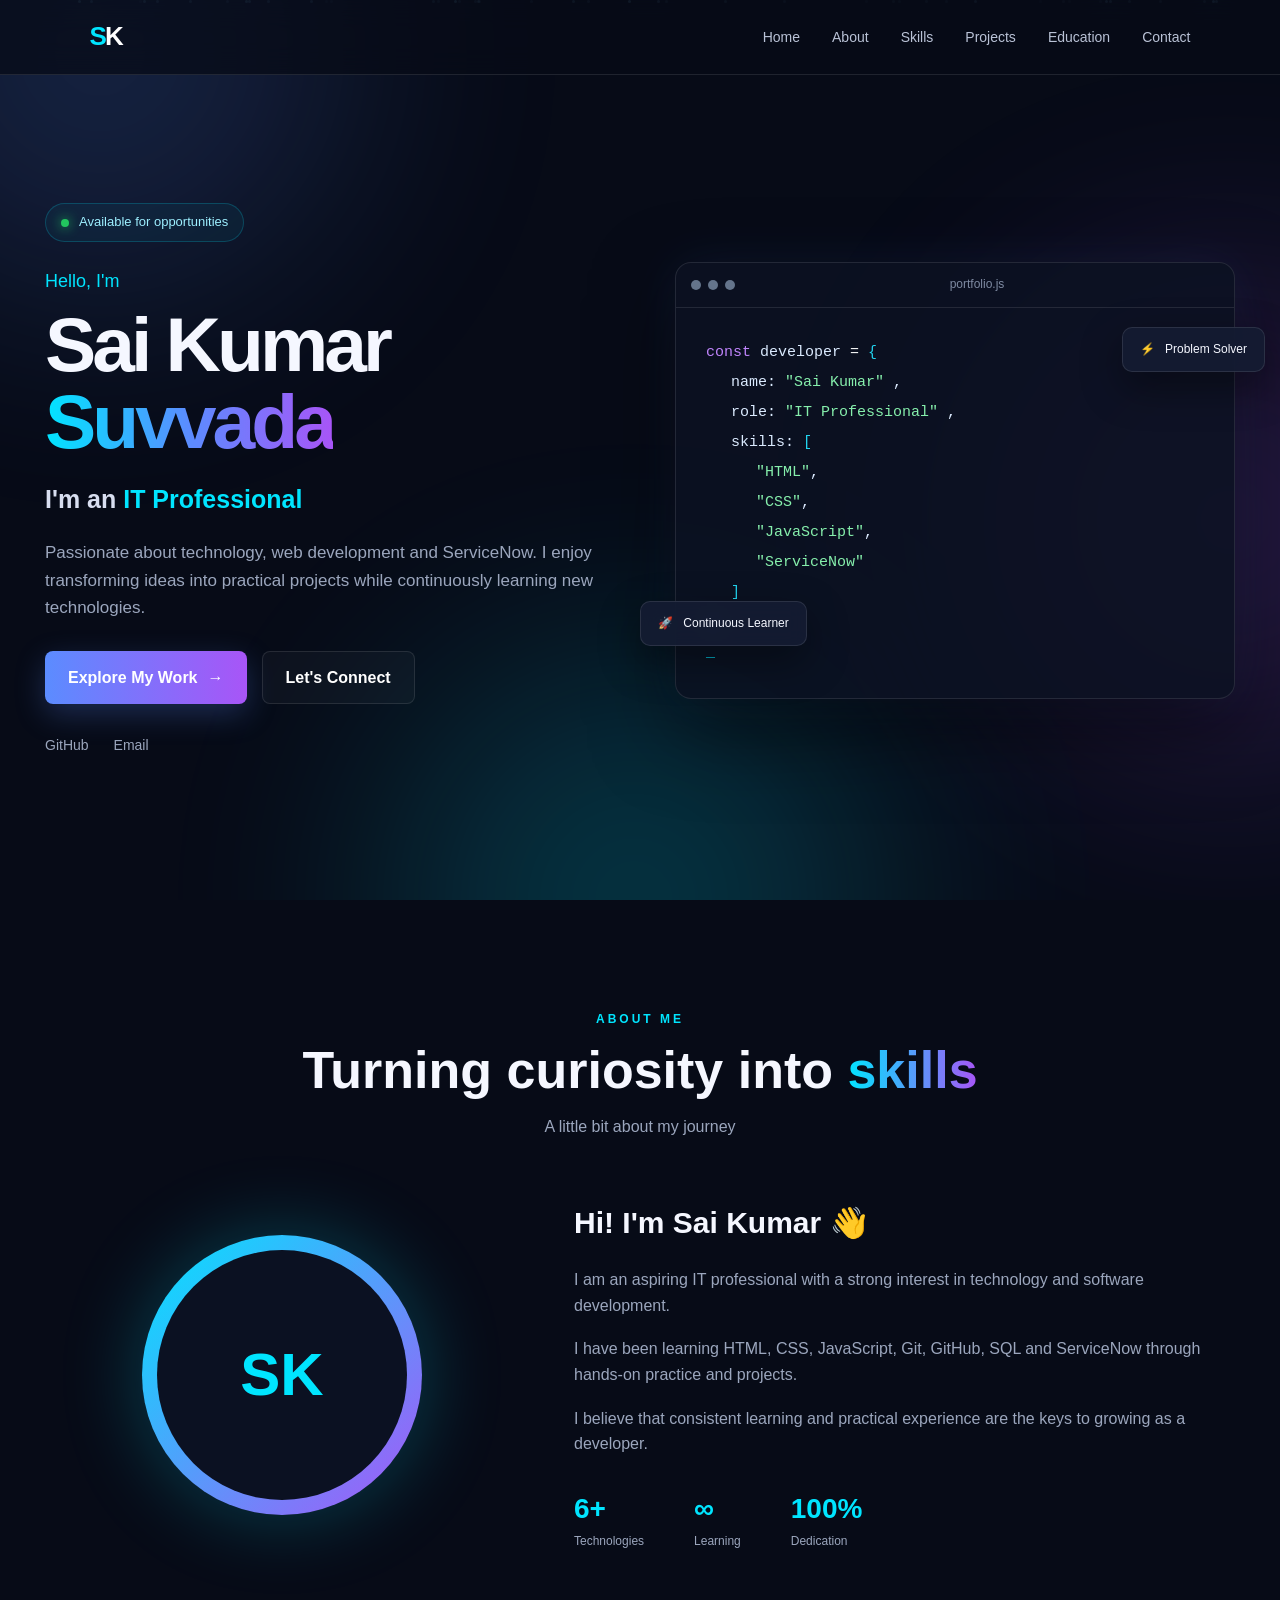
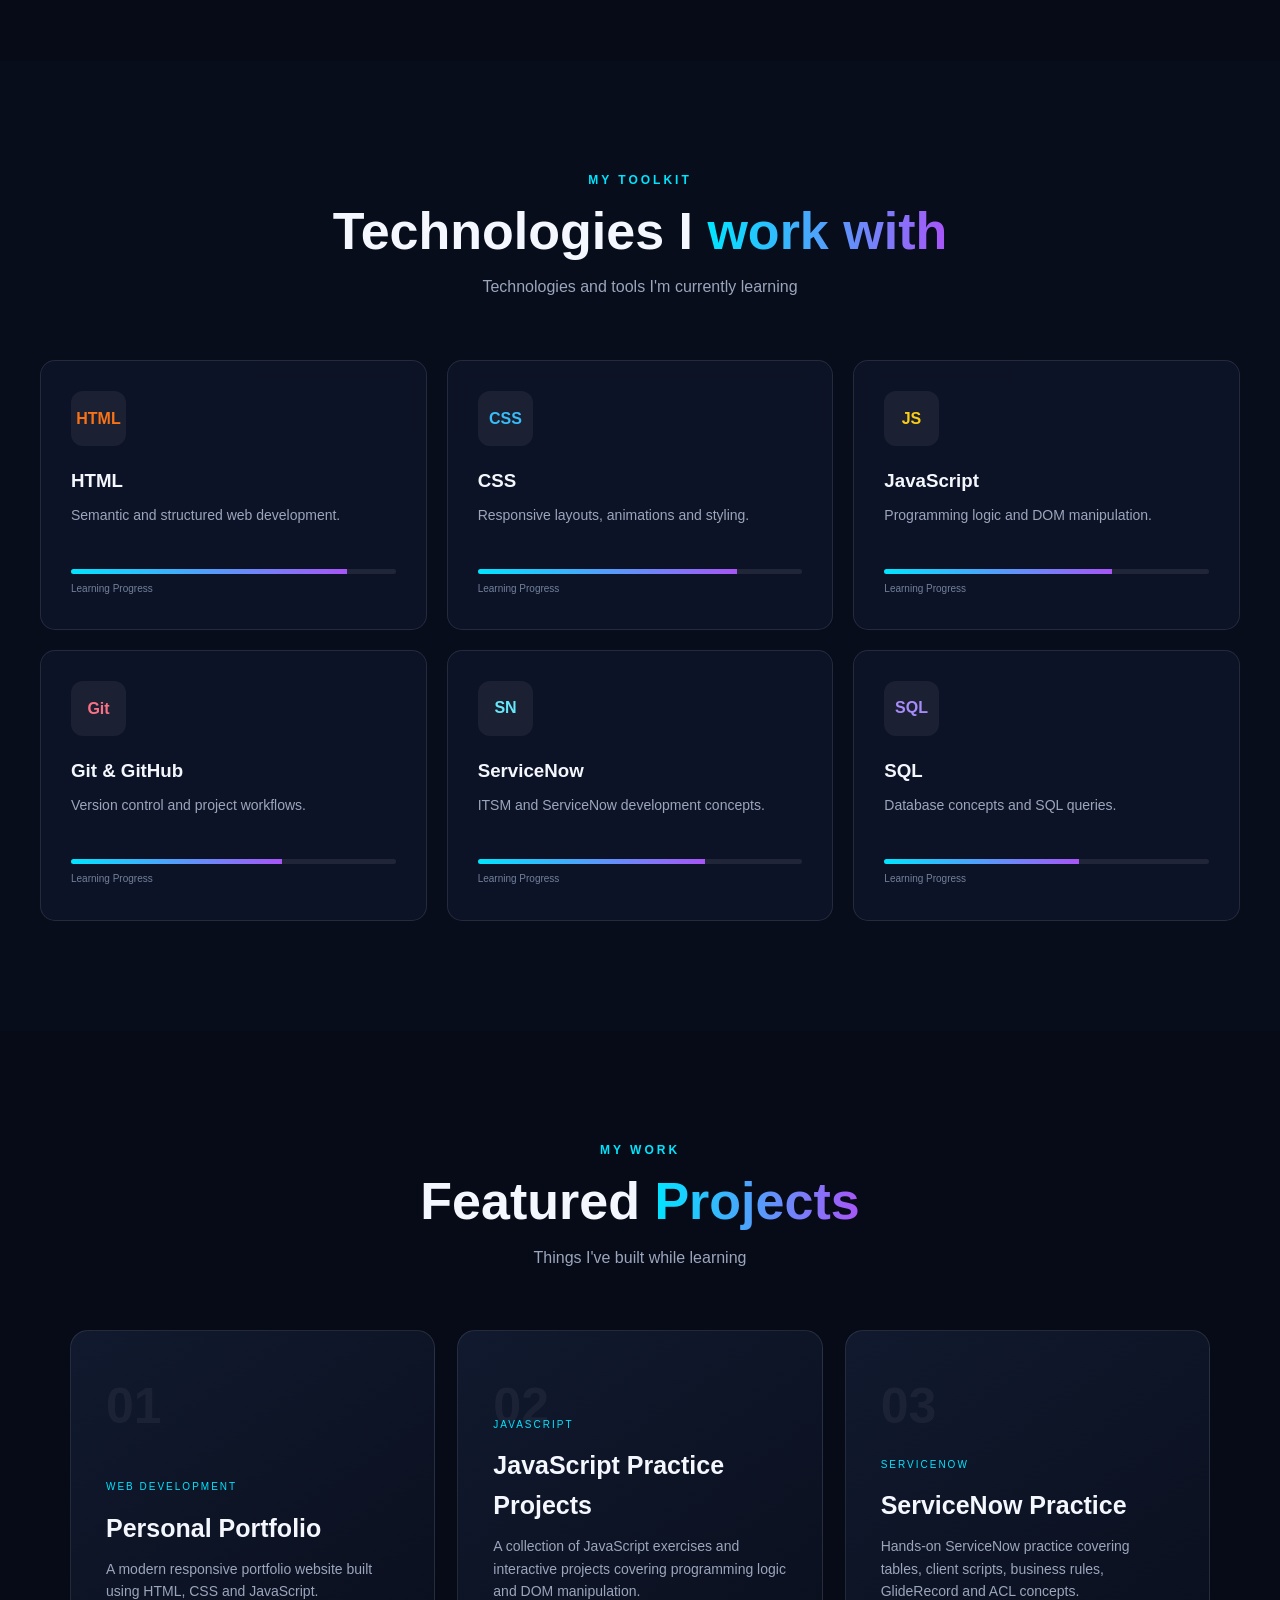
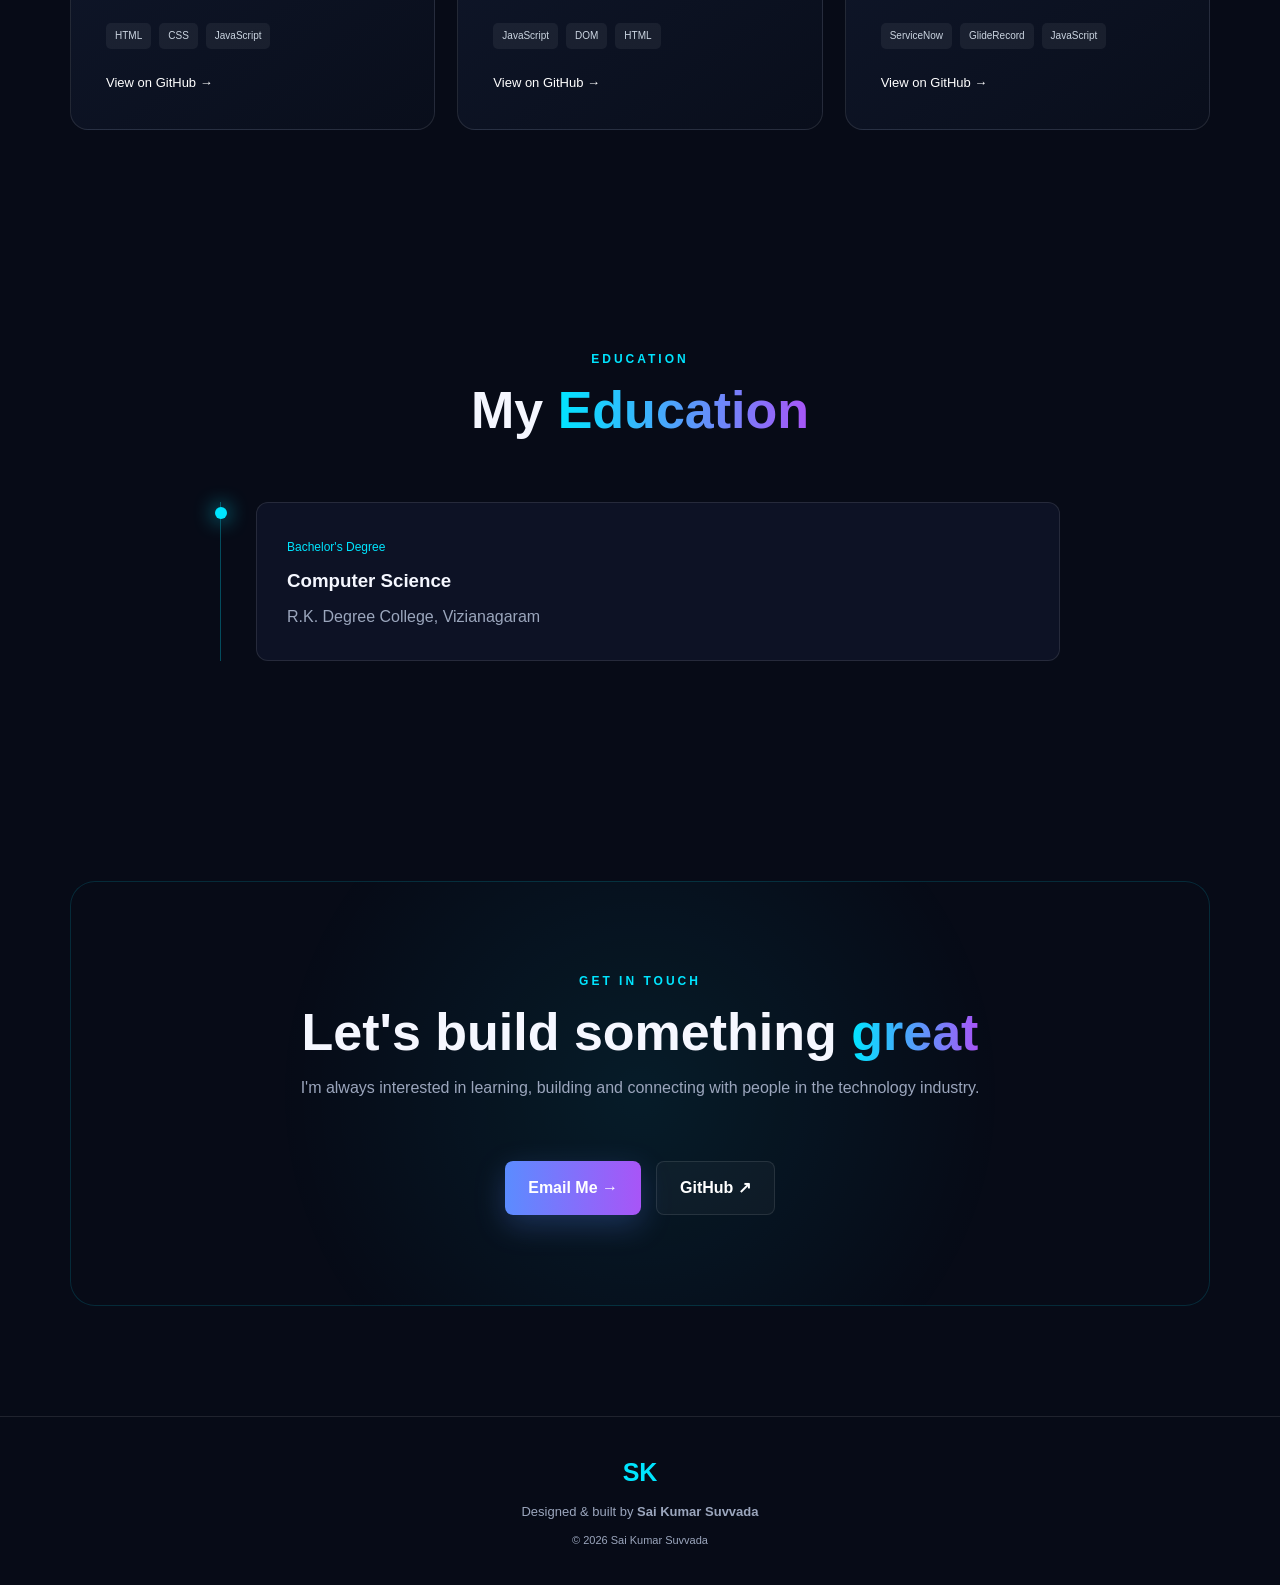
==== index.html @ 2c1d910c "Rename Portfolio files for GitHub Pages" ====
<!DOCTYPE html>
<html lang="en">

<head>
    <meta charset="UTF-8">
    <meta name="viewport" content="width=device-width, initial-scale=1.0">

    <title>Sai Kumar Suvvada | Portfolio</title>

    <meta name="description"
        content="Portfolio of Sai Kumar Suvvada - Aspiring IT Professional, ServiceNow and Web Development Learner">

    <link rel="stylesheet" href="style.css">
</head>

<body>

    <!-- Animated Background -->
    <div class="background">
        <div class="orb orb1"></div>
        <div class="orb orb2"></div>
        <div class="orb orb3"></div>
    </div>

    <!-- Particles -->
    <div id="particles"></div>


    <!-- ================= NAVBAR ================= -->

    <header class="navbar">

        <a href="#home" class="logo">
            <span>S</span>K
        </a>

        <nav>

            <ul class="nav-links">

                <li>
                    <a href="#home">Home</a>
                </li>

                <li>
                    <a href="#about">About</a>
                </li>

                <li>
                    <a href="#skills">Skills</a>
                </li>

                <li>
                    <a href="#projects">Projects</a>
                </li>

                <li>
                    <a href="#education">Education</a>
                </li>

                <li>
                    <a href="#contact">Contact</a>
                </li>

            </ul>

        </nav>

        <button class="menu-btn" id="menuBtn">
            ☰
        </button>

    </header>



    <!-- ================= HERO ================= -->

    <section id="home" class="hero">

        <div class="hero-content">

            <div class="status">
                <span></span>
                Available for opportunities
            </div>

            <p class="intro">
                Hello, I'm
            </p>

            <h1>
                Sai Kumar
                <br>
                <span>Suvvada</span>
            </h1>

            <h2>
                I'm an
                <span id="typing"></span>
            </h2>

            <p class="hero-description">
                Passionate about technology, web development and
                ServiceNow. I enjoy transforming ideas into practical
                projects while continuously learning new technologies.
            </p>

            <div class="hero-buttons">

                <a href="#projects" class="btn primary-btn">
                    Explore My Work
                    <span>→</span>
                </a>

                <a href="#contact" class="btn outline-btn">
                    Let's Connect
                </a>

            </div>


            <!-- Social Links -->

            <div class="social-links">

                <a href="https://github.com/saikum441-rgb"
                    target="_blank"
                    aria-label="GitHub">
                    GitHub
                </a>

                <a href="mailto:saikum441@gmail.com"
                    aria-label="Email">
                    Email
                </a>

            </div>

        </div>


        <!-- Hero Visual -->

        <div class="hero-visual">

            <div class="code-window">

                <div class="window-header">

                    <div class="window-buttons">
                        <span></span>
                        <span></span>
                        <span></span>
                    </div>

                    <p>portfolio.js</p>

                </div>


                <div class="code-content">

                    <p>
                        <span class="purple">const</span>
                        developer
                        <span class="white">=</span>
                        <span class="cyan">{</span>
                    </p>

                    <p class="indent">
                        name:
                        <span class="green">
                            "Sai Kumar"
                        </span>,
                    </p>

                    <p class="indent">
                        role:
                        <span class="green">
                            "IT Professional"
                        </span>,
                    </p>

                    <p class="indent">
                        skills:
                        <span class="cyan">[</span>
                    </p>

                    <p class="indent2">
                        <span class="green">"HTML"</span>,
                    </p>

                    <p class="indent2">
                        <span class="green">"CSS"</span>,
                    </p>

                    <p class="indent2">
                        <span class="green">"JavaScript"</span>,
                    </p>

                    <p class="indent2">
                        <span class="green">"ServiceNow"</span>
                    </p>

                    <p class="indent">
                        <span class="cyan">]</span>
                    </p>

                    <p>
                        <span class="cyan">}</span>;
                    </p>

                    <p class="cursor">_</p>

                </div>

            </div>


            <!-- Floating Cards -->

            <div class="floating-card card-one">
                <span>⚡</span>
                Problem Solver
            </div>

            <div class="floating-card card-two">
                <span>🚀</span>
                Continuous Learner
            </div>

        </div>

    </section>



    <!-- ================= ABOUT ================= -->

    <section id="about" class="section">

        <div class="section-heading">

            <p class="section-tag">
                ABOUT ME
            </p>

            <h2>
                Turning curiosity into
                <span>skills</span>
            </h2>

            <p>
                A little bit about my journey
            </p>

        </div>


        <div class="about-grid">

            <div class="about-image">

                <div class="profile-glow">

                    <div class="profile-circle">
                        SK
                    </div>

                </div>

            </div>


            <div class="about-text">

                <h3>
                    Hi! I'm Sai Kumar 👋
                </h3>

                <p>
                    I am an aspiring IT professional with a strong
                    interest in technology and software development.
                </p>

                <p>
                    I have been learning HTML, CSS, JavaScript,
                    Git, GitHub, SQL and ServiceNow through
                    hands-on practice and projects.
                </p>

                <p>
                    I believe that consistent learning and practical
                    experience are the keys to growing as a developer.
                </p>


                <div class="about-stats">

                    <div>
                        <strong>6+</strong>
                        <span>Technologies</span>
                    </div>

                    <div>
                        <strong>∞</strong>
                        <span>Learning</span>
                    </div>

                    <div>
                        <strong>100%</strong>
                        <span>Dedication</span>
                    </div>

                </div>

            </div>

        </div>

    </section>



    <!-- ================= SKILLS ================= -->

    <section id="skills" class="section skills-section">

        <div class="section-heading">

            <p class="section-tag">
                MY TOOLKIT
            </p>

            <h2>
                Technologies I
                <span>work with</span>
            </h2>

            <p>
                Technologies and tools I'm currently learning
            </p>

        </div>


        <div class="skills-grid">


            <div class="skill-card">

                <div class="skill-icon html">
                    HTML
                </div>

                <h3>HTML</h3>

                <p>
                    Semantic and structured web development.
                </p>

                <div class="skill-bar">
                    <span style="--width: 85%"></span>
                </div>

                <small>Learning Progress</small>

            </div>


            <div class="skill-card">

                <div class="skill-icon css">
                    CSS
                </div>

                <h3>CSS</h3>

                <p>
                    Responsive layouts, animations and styling.
                </p>

                <div class="skill-bar">
                    <span style="--width: 80%"></span>
                </div>

                <small>Learning Progress</small>

            </div>


            <div class="skill-card">

                <div class="skill-icon js">
                    JS
                </div>

                <h3>JavaScript</h3>

                <p>
                    Programming logic and DOM manipulation.
                </p>

                <div class="skill-bar">
                    <span style="--width: 70%"></span>
                </div>

                <small>Learning Progress</small>

            </div>


            <div class="skill-card">

                <div class="skill-icon git">
                    Git
                </div>

                <h3>Git & GitHub</h3>

                <p>
                    Version control and project workflows.
                </p>

                <div class="skill-bar">
                    <span style="--width: 65%"></span>
                </div>

                <small>Learning Progress</small>

            </div>


            <div class="skill-card">

                <div class="skill-icon snow">
                    SN
                </div>

                <h3>ServiceNow</h3>

                <p>
                    ITSM and ServiceNow development concepts.
                </p>

                <div class="skill-bar">
                    <span style="--width: 70%"></span>
                </div>

                <small>Learning Progress</small>

            </div>


            <div class="skill-card">

                <div class="skill-icon sql">
                    SQL
                </div>

                <h3>SQL</h3>

                <p>
                    Database concepts and SQL queries.
                </p>

                <div class="skill-bar">
                    <span style="--width: 60%"></span>
                </div>

                <small>Learning Progress</small>

            </div>

        </div>

    </section>



    <!-- ================= PROJECTS ================= -->

    <section id="projects" class="section">

        <div class="section-heading">

            <p class="section-tag">
                MY WORK
            </p>

            <h2>
                Featured
                <span>Projects</span>
            </h2>

            <p>
                Things I've built while learning
            </p>

        </div>


        <div class="projects-grid">


            <!-- Project 1 -->

            <article class="project-card">

                <div class="project-number">
                    01
                </div>

                <div class="project-content">

                    <span class="project-type">
                        WEB DEVELOPMENT
                    </span>

                    <h3>
                        Personal Portfolio
                    </h3>

                    <p>
                        A modern responsive portfolio website built
                        using HTML, CSS and JavaScript.
                    </p>

                    <div class="tech-stack">

                        <span>HTML</span>
                        <span>CSS</span>
                        <span>JavaScript</span>

                    </div>

                    <a
                        href="https://github.com/saikum441-rgb"
                        target="_blank"
                        class="project-link">

                        View on GitHub →

                    </a>

                </div>

            </article>



            <!-- Project 2 -->

            <article class="project-card">

                <div class="project-number">
                    02
                </div>

                <div class="project-content">

                    <span class="project-type">
                        JAVASCRIPT
                    </span>

                    <h3>
                        JavaScript Practice Projects
                    </h3>

                    <p>
                        A collection of JavaScript exercises and
                        interactive projects covering programming
                        logic and DOM manipulation.
                    </p>

                    <div class="tech-stack">

                        <span>JavaScript</span>
                        <span>DOM</span>
                        <span>HTML</span>

                    </div>

                    <a
                        href="https://github.com/saikum441-rgb"
                        target="_blank"
                        class="project-link">

                        View on GitHub →

                    </a>

                </div>

            </article>



            <!-- Project 3 -->

            <article class="project-card">

                <div class="project-number">
                    03
                </div>

                <div class="project-content">

                    <span class="project-type">
                        SERVICENOW
                    </span>

                    <h3>
                        ServiceNow Practice
                    </h3>

                    <p>
                        Hands-on ServiceNow practice covering
                        tables, client scripts, business rules,
                        GlideRecord and ACL concepts.
                    </p>

                    <div class="tech-stack">

                        <span>ServiceNow</span>
                        <span>GlideRecord</span>
                        <span>JavaScript</span>

                    </div>

                    <a
                        href="https://github.com/saikum441-rgb"
                        target="_blank"
                        class="project-link">

                        View on GitHub →

                    </a>

                </div>

            </article>

        </div>

    </section>



    <!-- ================= EDUCATION ================= -->

    <section id="education" class="section education-section">

        <div class="section-heading">

            <p class="section-tag">
                EDUCATION
            </p>

            <h2>
                My
                <span>Education</span>
            </h2>

        </div>


        <div class="timeline">

            <div class="timeline-item">

                <div class="timeline-dot"></div>

                <div class="timeline-content">

                    <span>
                        Bachelor's Degree
                    </span>

                    <h3>
                        Computer Science
                    </h3>

                    <p>
                        R.K. Degree College, Vizianagaram
                    </p>

                </div>

            </div>

        </div>

    </section>



    <!-- ================= CONTACT ================= -->

    <section id="contact" class="section contact-section">

        <div class="contact-box">

            <div class="section-heading">

                <p class="section-tag">
                    GET IN TOUCH
                </p>

                <h2>
                    Let's build something
                    <span>great</span>
                </h2>

                <p>
                    I'm always interested in learning,
                    building and connecting with people
                    in the technology industry.
                </p>

            </div>


            <div class="contact-buttons">

                <a
                    href="mailto:saikum441@gmail.com"
                    class="btn primary-btn">

                    Email Me →

                </a>


                <a
                    href="https://github.com/saikum441-rgb"
                    target="_blank"
                    class="btn outline-btn">

                    GitHub ↗

                </a>

            </div>

        </div>

    </section>



    <!-- ================= FOOTER ================= -->

    <footer>

        <div class="footer-content">

            <div class="footer-logo">
                SK
            </div>

            <p>
                Designed & built by
                <strong>Sai Kumar Suvvada</strong>
            </p>

            <p class="copyright">
                © 2026 Sai Kumar Suvvada
            </p>

        </div>

    </footer>


    <script src="script.js"></script>

</body>

</html>
---- style.css ----
/* =========================================
   RESET
========================================= */

* {
    margin: 0;
    padding: 0;
    box-sizing: border-box;
}

html {
    scroll-behavior: smooth;
}

body {
    font-family: "Segoe UI", Arial, sans-serif;
    background: #070b17;
    color: #f5f7ff;
    overflow-x: hidden;
    line-height: 1.6;
}


/* =========================================
   VARIABLES
========================================= */

:root {

    --background: #070b17;

    --card: rgba(17, 24, 45, 0.65);

    --blue: #5b8cff;

    --cyan: #00e5ff;

    --purple: #a855f7;

    --pink: #ec4899;

    --text: #f5f7ff;

    --muted: #9ba6bd;

    --border: rgba(255,255,255,0.1);

}


/* =========================================
   BACKGROUND
========================================= */

.background {
    position: fixed;
    inset: 0;
    overflow: hidden;
    z-index: -3;
}

.orb {
    position: absolute;

    width: 500px;
    height: 500px;

    border-radius: 50%;

    filter: blur(120px);

    opacity: 0.18;

    animation: floatOrb 15s infinite alternate ease-in-out;
}

.orb1 {
    background: var(--blue);

    top: -200px;
    left: -150px;
}

.orb2 {
    background: var(--purple);

    right: -200px;
    top: 30%;
}

.orb3 {
    background: var(--cyan);

    bottom: -250px;
    left: 30%;
}

@keyframes floatOrb {

    0% {
        transform: translate(0,0);
    }

    100% {
        transform: translate(100px,80px);
    }

}


/* =========================================
   PARTICLES
========================================= */

#particles {
    position: fixed;

    inset: 0;

    pointer-events: none;

    z-index: -2;
}

.particle {
    position: absolute;

    width: 3px;
    height: 3px;

    background: #7dd3fc;

    border-radius: 50%;

    opacity: 0.5;

    animation: particleFloat linear infinite;
}

@keyframes particleFloat {

    from {
        transform: translateY(100vh);
    }

    to {
        transform: translateY(-10vh);
    }

}


/* =========================================
   NAVBAR
========================================= */

.navbar {

    position: fixed;

    top: 0;
    left: 0;
    right: 0;

    height: 75px;

    display: flex;

    justify-content: space-between;

    align-items: center;

    padding: 0 7%;

    background: rgba(7,11,23,0.75);

    backdrop-filter: blur(15px);

    border-bottom: 1px solid var(--border);

    z-index: 1000;

}


.logo {

    text-decoration: none;

    color: white;

    font-size: 26px;

    font-weight: 800;

    letter-spacing: -2px;

}

.logo span {

    color: var(--cyan);

}


.nav-links {

    display: flex;

    list-style: none;

    gap: 32px;

}


.nav-links a {

    text-decoration: none;

    color: #b9c2d6;

    font-size: 14px;

    transition: 0.3s;

}


.nav-links a:hover {

    color: var(--cyan);

}


.menu-btn {

    display: none;

    background: none;

    border: none;

    color: white;

    font-size: 26px;

    cursor: pointer;

}


/* =========================================
   HERO
========================================= */

.hero {

    min-height: 100vh;

    max-width: 1250px;

    margin: auto;

    padding: 140px 30px 80px;

    display: grid;

    grid-template-columns: 1fr 1fr;

    align-items: center;

    gap: 70px;

}


.status {

    display: inline-flex;

    align-items: center;

    gap: 10px;

    padding: 8px 15px;

    border: 1px solid rgba(0,229,255,0.2);

    background: rgba(0,229,255,0.05);

    border-radius: 50px;

    color: #9defff;

    font-size: 13px;

    margin-bottom: 25px;

}


.status span {

    width: 8px;

    height: 8px;

    background: #22c55e;

    border-radius: 50%;

    box-shadow: 0 0 12px #22c55e;

    animation: pulse 1.5s infinite;

}


@keyframes pulse {

    50% {
        opacity: 0.3;
    }

}


.intro {

    color: var(--cyan);

    font-size: 18px;

}


.hero h1 {

    font-size: clamp(50px, 6vw, 82px);

    line-height: 1;

    margin: 10px 0 20px;

    letter-spacing: -4px;

}


.hero h1 span {

    background: linear-gradient(
        90deg,
        var(--cyan),
        var(--blue),
        var(--purple)
    );

    -webkit-background-clip: text;

    color: transparent;

}


.hero h2 {

    font-size: 25px;

    color: #d8def0;

    margin-bottom: 20px;

}


#typing {

    color: var(--cyan);

}


.hero-description {

    color: var(--muted);

    max-width: 600px;

    font-size: 17px;

}


.hero-buttons {

    display: flex;

    gap: 15px;

    margin-top: 30px;

}


.btn {

    display: inline-flex;

    align-items: center;

    gap: 10px;

    padding: 13px 23px;

    border-radius: 8px;

    text-decoration: none;

    font-weight: 600;

    transition: 0.3s;

}


.primary-btn {

    background: linear-gradient(
        90deg,
        var(--blue),
        var(--purple)
    );

    color: white;

    box-shadow: 0 10px 30px rgba(91,140,255,0.25);

}


.primary-btn:hover {

    transform: translateY(-4px);

    box-shadow: 0 15px 35px rgba(91,140,255,0.4);

}


.outline-btn {

    color: white;

    border: 1px solid var(--border);

    background: rgba(255,255,255,0.03);

}


.outline-btn:hover {

    border-color: var(--cyan);

    color: var(--cyan);

    transform: translateY(-4px);

}


.social-links {

    display: flex;

    gap: 25px;

    margin-top: 30px;

}


.social-links a {

    color: var(--muted);

    text-decoration: none;

    font-size: 14px;

}


.social-links a:hover {

    color: var(--cyan);

}


/* =========================================
   CODE WINDOW
========================================= */

.hero-visual {

    position: relative;

    perspective: 1000px;

}


.code-window {

    background: rgba(12,18,35,0.85);

    border: 1px solid rgba(255,255,255,0.1);

    border-radius: 16px;

    overflow: hidden;

    box-shadow:
        0 30px 80px rgba(0,0,0,0.5),
        0 0 50px rgba(91,140,255,0.1);

    animation: codeFloat 5s ease-in-out infinite;

}


@keyframes codeFloat {

    50% {
        transform: translateY(-15px) rotateY(2deg);
    }

}


.window-header {

    height: 45px;

    display: flex;

    align-items: center;

    padding: 0 15px;

    border-bottom: 1px solid var(--border);

}


.window-buttons {

    display: flex;

    gap: 7px;

}


.window-buttons span {

    width: 10px;
    height: 10px;

    border-radius: 50%;

    background: #64748b;

}


.window-header p {

    margin: auto;

    color: #7f8ba3;

    font-size: 12px;

}


.code-content {

    padding: 30px;

    font-family: Consolas, monospace;

    font-size: 15px;

    line-height: 2;

    color: #dbeafe;

}


.indent {
    padding-left: 25px;
}


.indent2 {
    padding-left: 50px;
}


.purple {
    color: #c084fc;
}


.cyan {
    color: #22d3ee;
}


.green {
    color: #86efac;
}


.white {
    color: white;
}


.cursor {

    color: var(--cyan);

    animation: blink 1s infinite;

}


@keyframes blink {

    50% {
        opacity: 0;
    }

}


/* Floating Cards */

.floating-card {

    position: absolute;

    padding: 12px 17px;

    background: rgba(20,28,50,0.9);

    backdrop-filter: blur(10px);

    border: 1px solid var(--border);

    border-radius: 10px;

    font-size: 12px;

    box-shadow: 0 15px 40px rgba(0,0,0,0.4);

}


.floating-card span {

    margin-right: 7px;

}


.card-one {

    top: 15%;

    right: -30px;

    animation: floatCard 4s infinite ease-in-out;

}


.card-two {

    bottom: 12%;

    left: -35px;

    animation: floatCard 5s infinite ease-in-out reverse;

}


@keyframes floatCard {

    50% {
        transform: translateY(-15px);
    }

}


/* =========================================
   SECTIONS
========================================= */

.section {

    max-width: 1200px;

    margin: auto;

    padding: 110px 30px;

}


.section-heading {

    text-align: center;

    margin-bottom: 60px;

}


.section-tag {

    color: var(--cyan);

    font-size: 12px;

    letter-spacing: 3px;

    font-weight: bold;

    margin-bottom: 10px;

}


.section-heading h2 {

    font-size: clamp(35px,5vw,52px);

    line-height: 1.2;

}


.section-heading h2 span {

    background: linear-gradient(
        90deg,
        var(--cyan),
        var(--purple)
    );

    -webkit-background-clip: text;

    color: transparent;

}


.section-heading > p:last-child {

    color: var(--muted);

    margin-top: 12px;

}


/* =========================================
   ABOUT
========================================= */

.about-grid {

    display: grid;

    grid-template-columns: 0.8fr 1.2fr;

    gap: 80px;

    align-items: center;

}


.about-image {

    display: flex;

    justify-content: center;

}


.profile-glow {

    width: 280px;

    height: 280px;

    border-radius: 50%;

    display: grid;

    place-items: center;

    background:
        linear-gradient(
            135deg,
            var(--cyan),
            var(--purple)
        );

    box-shadow:
        0 0 80px rgba(0,229,255,0.25);

    animation: profileRotate 8s linear infinite;

}


.profile-circle {

    width: 250px;

    height: 250px;

    border-radius: 50%;

    display: grid;

    place-items: center;

    background: #0b1122;

    font-size: 60px;

    font-weight: 800;

    color: var(--cyan);

}


@keyframes profileRotate {

    50% {
        transform: rotate(5deg) scale(1.04);
    }

}


.about-text h3 {

    font-size: 30px;

    margin-bottom: 20px;

}


.about-text p {

    color: var(--muted);

    margin-bottom: 18px;

}


.about-stats {

    display: flex;

    gap: 50px;

    margin-top: 30px;

}


.about-stats div {

    display: flex;

    flex-direction: column;

}


.about-stats strong {

    font-size: 28px;

    color: var(--cyan);

}


.about-stats span {

    color: var(--muted);

    font-size: 12px;

}


/* =========================================
   SKILLS
========================================= */

.skills-section {

    max-width: none;

    background: rgba(10,16,32,0.45);

}


.skills-grid {

    max-width: 1200px;

    margin: auto;

    display: grid;

    grid-template-columns: repeat(3,1fr);

    gap: 20px;

}


.skill-card {

    padding: 30px;

    border: 1px solid var(--border);

    background: var(--card);

    backdrop-filter: blur(10px);

    border-radius: 15px;

    transition: 0.4s;

}


.skill-card:hover {

    transform: translateY(-10px);

    border-color: rgba(0,229,255,0.4);

    box-shadow: 0 20px 50px rgba(0,0,0,0.3);

}


.skill-icon {

    width: 55px;

    height: 55px;

    border-radius: 12px;

    display: grid;

    place-items: center;

    font-weight: bold;

    margin-bottom: 20px;

    background: rgba(255,255,255,0.06);

}


.html {
    color: #f97316;
}

.css {
    color: #38bdf8;
}

.js {
    color: #facc15;
}

.git {
    color: #fb7185;
}

.snow {
    color: #67e8f9;
}

.sql {
    color: #a78bfa;
}


.skill-card h3 {

    margin-bottom: 8px;

}


.skill-card p {

    color: var(--muted);

    font-size: 14px;

    min-height: 45px;

}


.skill-bar {

    height: 5px;

    background: rgba(255,255,255,0.08);

    border-radius: 10px;

    overflow: hidden;

    margin-top: 20px;

}


.skill-bar span {

    display: block;

    width: var(--width);

    height: 100%;

    background: linear-gradient(
        90deg,
        var(--cyan),
        var(--purple)
    );

    animation: skillLoad 2s ease;

}


@keyframes skillLoad {

    from {
        width: 0;
    }

}


.skill-card small {

    color: #71809c;

    font-size: 10px;

}


/* =========================================
   PROJECTS
========================================= */

.projects-grid {

    display: grid;

    grid-template-columns: repeat(3,1fr);

    gap: 22px;

}


.project-card {

    position: relative;

    overflow: hidden;

    min-height: 400px;

    padding: 35px;

    border-radius: 18px;

    border: 1px solid var(--border);

    background: linear-gradient(
        145deg,
        rgba(20,29,53,0.8),
        rgba(10,15,29,0.8)
    );

    transition: 0.5s;

}


.project-card::before {

    content: "";

    position: absolute;

    width: 180px;

    height: 180px;

    background: var(--purple);

    filter: blur(100px);

    opacity: 0;

    transition: 0.5s;

}


.project-card:hover {

    transform: translateY(-12px);

    border-color: rgba(168,85,247,0.4);

}


.project-card:hover::before {

    opacity: 0.15;

}


.project-number {

    font-size: 50px;

    font-weight: 800;

    color: rgba(255,255,255,0.05);

}


.project-content {

    position: absolute;

    left: 35px;

    right: 35px;

    bottom: 35px;

}


.project-type {

    color: var(--cyan);

    font-size: 10px;

    letter-spacing: 2px;

}


.project-content h3 {

    font-size: 25px;

    margin: 10px 0;

}


.project-content p {

    color: var(--muted);

    font-size: 14px;

}


.tech-stack {

    display: flex;

    gap: 8px;

    flex-wrap: wrap;

    margin: 20px 0;

}


.tech-stack span {

    padding: 5px 9px;

    background: rgba(255,255,255,0.06);

    border-radius: 5px;

    color: #cbd5e1;

    font-size: 10px;

}


.project-link {

    color: white;

    text-decoration: none;

    font-size: 13px;

}


.project-link:hover {

    color: var(--cyan);

}


/* =========================================
   EDUCATION
========================================= */

.education-section {

    max-width: 900px;

}


.timeline {

    position: relative;

    border-left: 1px solid rgba(0,229,255,0.3);

    padding-left: 35px;

}


.timeline-item {

    position: relative;

}


.timeline-dot {

    position: absolute;

    left: -41px;

    top: 5px;

    width: 12px;

    height: 12px;

    border-radius: 50%;

    background: var(--cyan);

    box-shadow: 0 0 20px var(--cyan);

}


.timeline-content {

    padding: 30px;

    border: 1px solid var(--border);

    border-radius: 12px;

    background: var(--card);

}


.timeline-content span {

    color: var(--cyan);

    font-size: 12px;

}


.timeline-content h3 {

    margin: 8px 0;

}


.timeline-content p {

    color: var(--muted);

}


/* =========================================
   CONTACT
========================================= */

.contact-box {

    text-align: center;

    padding: 90px 30px;

    border-radius: 25px;

    border: 1px solid rgba(0,229,255,0.15);

    background:
        radial-gradient(
            circle at center,
            rgba(0,229,255,0.08),
            transparent 60%
        );

}


.contact-buttons {

    display: flex;

    justify-content: center;

    gap: 15px;

    margin-top: 30px;

}


/* =========================================
   FOOTER
========================================= */

footer {

    border-top: 1px solid var(--border);

    padding: 35px 20px;

    text-align: center;

}


.footer-logo {

    font-size: 25px;

    font-weight: bold;

    color: var(--cyan);

}


footer p {

    color: var(--muted);

    font-size: 13px;

    margin-top: 10px;

}


.copyright {

    font-size: 11px;

}


/* =========================================
   RESPONSIVE
========================================= */

@media (max-width: 900px) {

    .nav-links {

        display: none;

        position: absolute;

        top: 75px;

        left: 0;

        right: 0;

        flex-direction: column;

        align-items: center;

        padding: 30px;

        background: #0b1122;

        gap: 25px;

    }


    .nav-links.active {

        display: flex;

    }


    .menu-btn {

        display: block;

    }


    .hero {

        grid-template-columns: 1fr;

        text-align: center;

    }


    .hero-description {

        margin: auto;

    }


    .hero-buttons,
    .social-links {

        justify-content: center;

    }


    .hero-visual {

        max-width: 650px;

        width: 100%;

        margin: auto;

    }


    .about-grid {

        grid-template-columns: 1fr;

        text-align: center;

    }


    .about-stats {

        justify-content: center;

    }


    .skills-grid,
    .projects-grid {

        grid-template-columns: 1fr 1fr;

    }

}


@media (max-width: 600px) {

    .section {

        padding: 80px 20px;

    }


    .hero {

        padding: 120px 20px 60px;

    }


    .hero h1 {

        letter-spacing: -2px;

    }


    .hero-buttons {

        flex-direction: column;

    }


    .btn {

        justify-content: center;

    }


    .floating-card {

        display: none;

    }


    .skills-grid,
    .projects-grid {

        grid-template-columns: 1fr;

    }


    .about-stats {

        gap: 25px;

    }


    .profile-glow {

        width: 220px;
        height: 220px;

    }


    .profile-circle {

        width: 195px;
        height: 195px;

    }


    .code-content {

        padding: 20px;

        font-size: 11px;

    }

}
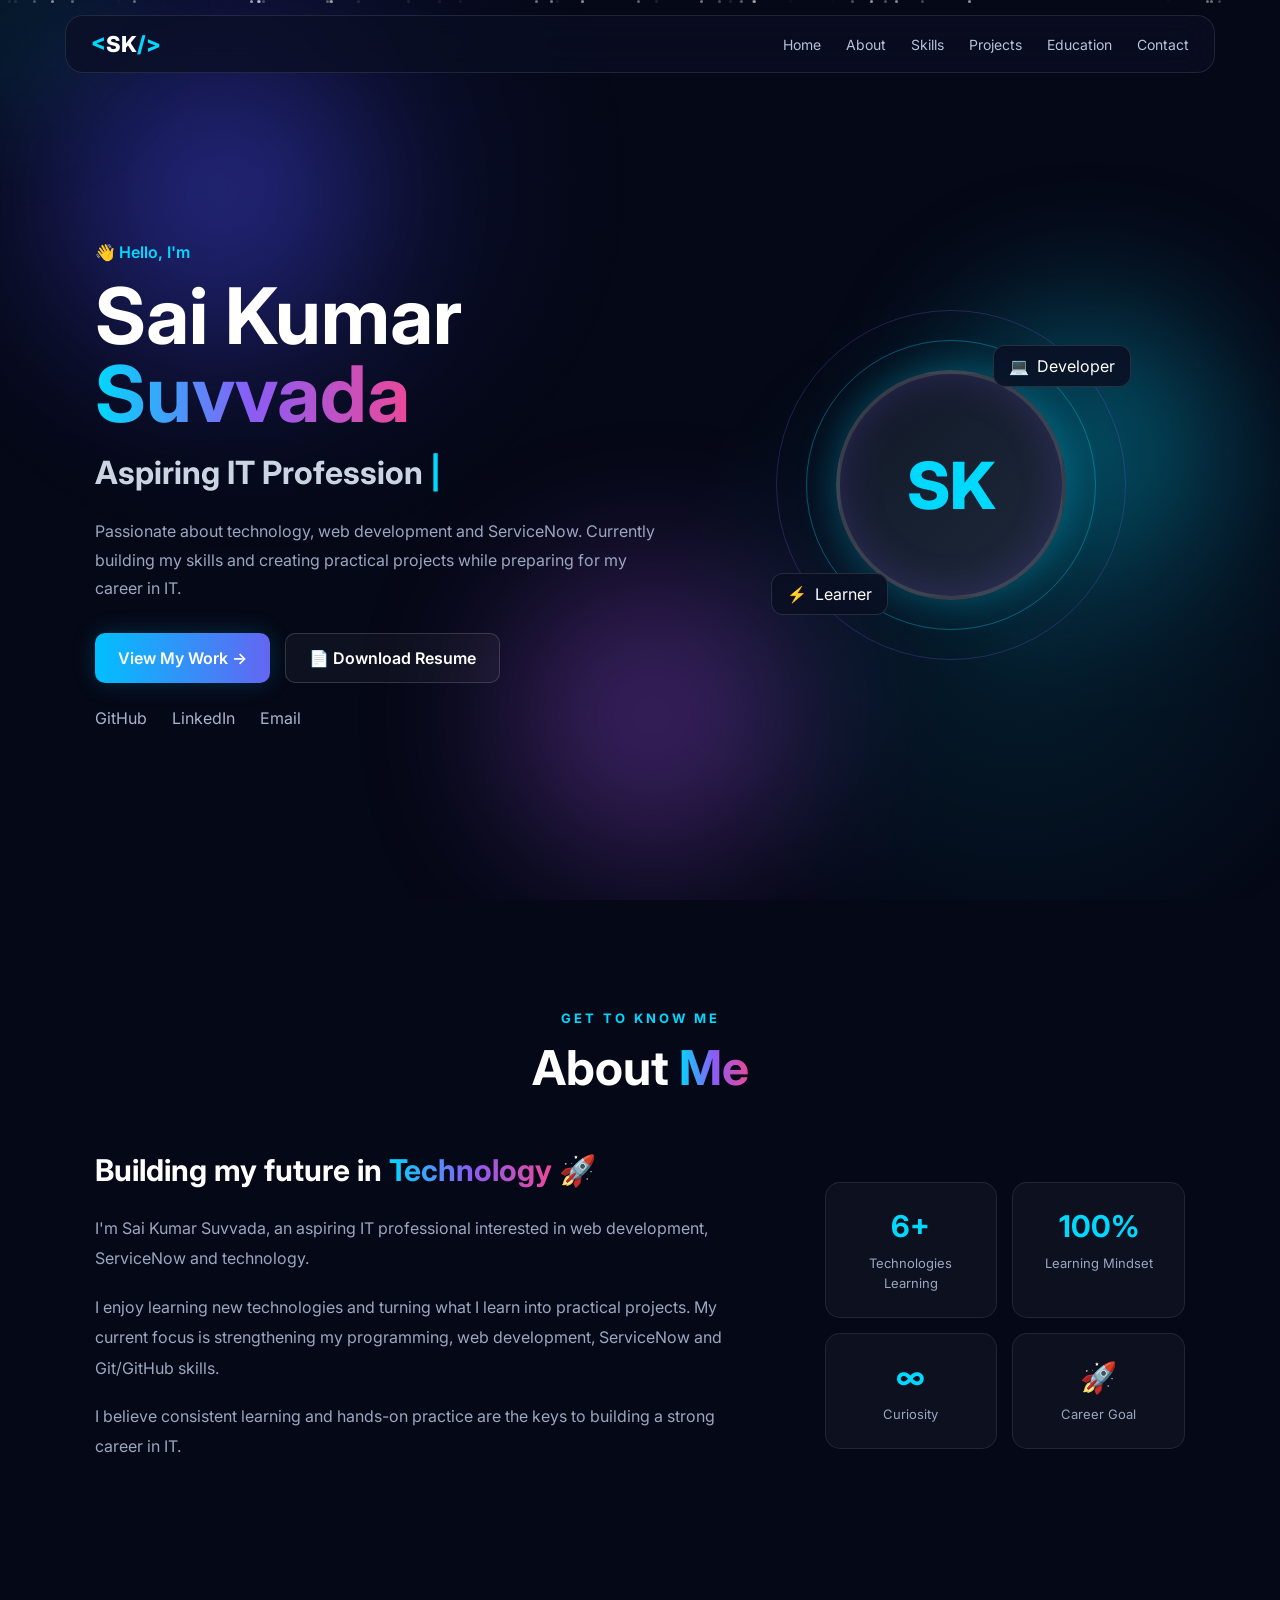
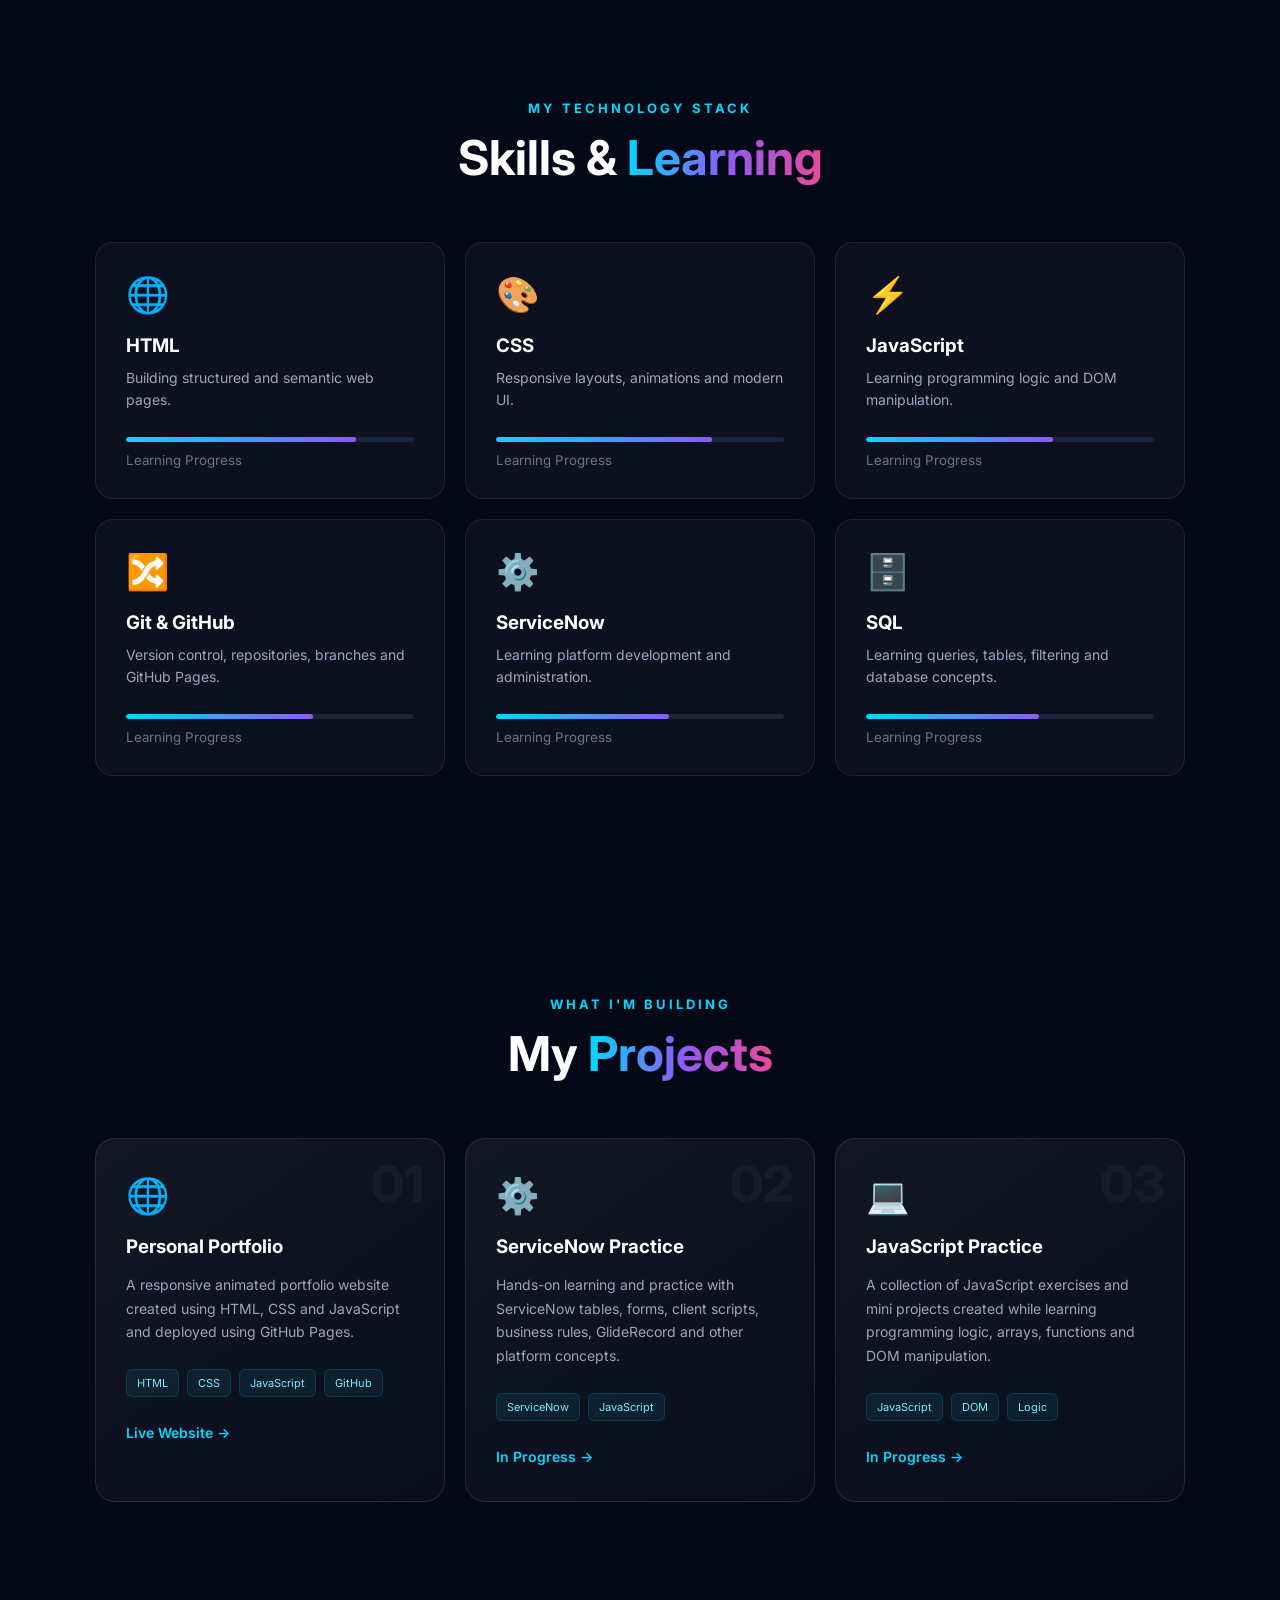
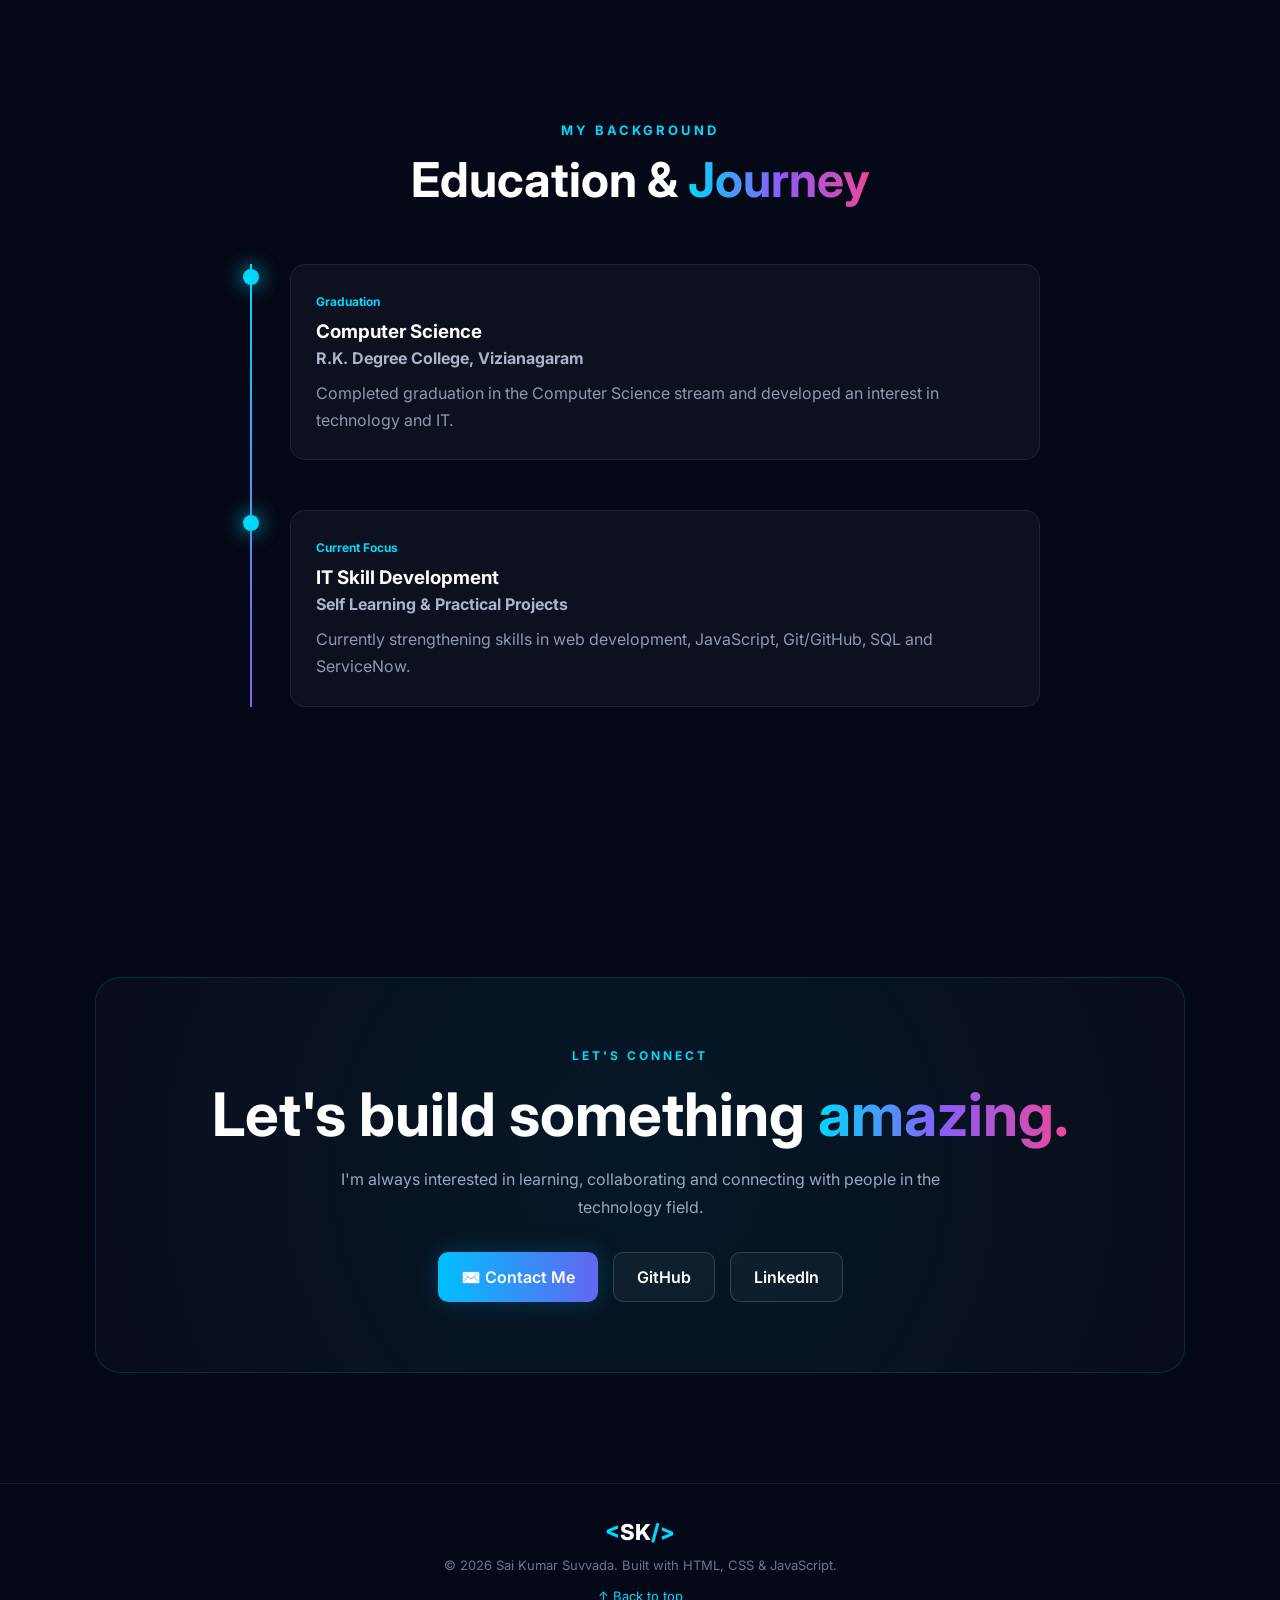
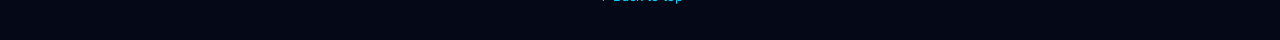
==== commit a012871d: "Upgrade portfolio design and responsiveness" ====
--- a/index.html
+++ b/index.html
@@ -1,16 +1,19 @@
 <!DOCTYPE html>
 <html lang="en">
-
 <head>
     <meta charset="UTF-8">
     <meta name="viewport" content="width=device-width, initial-scale=1.0">
 
-    <title>Sai Kumar Suvvada | Portfolio</title>
+    <title>Sai Kumar Suvvada | Aspiring IT Professional</title>
 
     <meta name="description"
-        content="Portfolio of Sai Kumar Suvvada - Aspiring IT Professional, ServiceNow and Web Development Learner">
+          content="Portfolio of Sai Kumar Suvvada - Aspiring IT Professional, ServiceNow and Web Development Learner.">
 
     <link rel="stylesheet" href="style.css">
+
+    <link rel="preconnect" href="https://fonts.googleapis.com">
+    <link rel="preconnect" href="https://fonts.gstatic.com" crossorigin>
+    <link href="https://fonts.googleapis.com/css2?family=Inter:wght@400;500;600;700;800&display=swap" rel="stylesheet">
 </head>
 
 <body>
@@ -22,116 +25,90 @@
         <div class="orb orb3"></div>
     </div>
 
-    <!-- Particles -->
     <div id="particles"></div>
 
-
-    <!-- ================= NAVBAR ================= -->
-
-    <header class="navbar">
-
-        <a href="#home" class="logo">
-            <span>S</span>K
-        </a>
-
-        <nav>
-
-            <ul class="nav-links">
-
-                <li>
-                    <a href="#home">Home</a>
-                </li>
-
-                <li>
-                    <a href="#about">About</a>
-                </li>
-
-                <li>
-                    <a href="#skills">Skills</a>
-                </li>
-
-                <li>
-                    <a href="#projects">Projects</a>
-                </li>
-
-                <li>
-                    <a href="#education">Education</a>
-                </li>
-
-                <li>
-                    <a href="#contact">Contact</a>
-                </li>
-
-            </ul>
-
-        </nav>
+    <!-- Cursor Glow -->
+    <div class="cursor-glow"></div>
+
+    <!-- NAVBAR -->
+    <nav class="navbar">
+
+        <div class="logo">
+            <span>&lt;</span>SK<span>/&gt;</span>
+        </div>
 
         <button class="menu-btn" id="menuBtn">
             ☰
         </button>
 
-    </header>
-
-
-
-    <!-- ================= HERO ================= -->
-
-    <section id="home" class="hero">
-
-        <div class="hero-content">
-
-            <div class="status">
-                <span></span>
-                Available for opportunities
-            </div>
-
-            <p class="intro">
-                Hello, I'm
+        <div class="nav-links" id="navLinks">
+            <a href="#home">Home</a>
+            <a href="#about">About</a>
+            <a href="#skills">Skills</a>
+            <a href="#projects">Projects</a>
+            <a href="#education">Education</a>
+            <a href="#contact">Contact</a>
+        </div>
+
+    </nav>
+
+
+    <!-- HERO -->
+    <section class="hero" id="home">
+
+        <div class="hero-content reveal">
+
+            <p class="hello">
+                👋 Hello, I'm
             </p>
 
             <h1>
                 Sai Kumar
-                <br>
                 <span>Suvvada</span>
             </h1>
 
             <h2>
-                I'm an
                 <span id="typing"></span>
+                <span class="cursor">|</span>
             </h2>
 
             <p class="hero-description">
-                Passionate about technology, web development and
-                ServiceNow. I enjoy transforming ideas into practical
-                projects while continuously learning new technologies.
+                Passionate about technology, web development and ServiceNow.
+                Currently building my skills and creating practical projects
+                while preparing for my career in IT.
             </p>
 
             <div class="hero-buttons">
 
                 <a href="#projects" class="btn primary-btn">
-                    Explore My Work
-                    <span>→</span>
+                    View My Work →
                 </a>
 
-                <a href="#contact" class="btn outline-btn">
-                    Let's Connect
+                <a href="d:\HTML\Portfolio\Sai_Kumar_Suvvada_Resume.pdf.pdf"
+                   download
+                   class="btn secondary-btn">
+                    📄 Download Resume
                 </a>
 
             </div>
 
-
-            <!-- Social Links -->
-
             <div class="social-links">
 
                 <a href="https://github.com/saikum441-rgb"
-                    target="_blank"
-                    aria-label="GitHub">
+                   target="_blank"
+                   title="GitHub">
                     GitHub
                 </a>
 
+                <!-- Replace this URL with your LinkedIn profile -->
+                <a href="www.linkedin.com/in/sai-kumar-suvvada-a54089373"
+                   target="_blank"
+                   title="LinkedIn">
+                    LinkedIn
+                </a>
+
                 <a href="mailto:saikum441@gmail.com"
-                    aria-label="Email">
+                   title="Email">
                     Email
                 </a>
 
@@ -140,179 +117,101 @@
         </div>
 
 
-        <!-- Hero Visual -->
-
-        <div class="hero-visual">
-
-            <div class="code-window">
-
-                <div class="window-header">
-
-                    <div class="window-buttons">
-                        <span></span>
-                        <span></span>
-                        <span></span>
-                    </div>
-
-                    <p>portfolio.js</p>
-
-                </div>
-
-
-                <div class="code-content">
-
-                    <p>
-                        <span class="purple">const</span>
-                        developer
-                        <span class="white">=</span>
-                        <span class="cyan">{</span>
-                    </p>
-
-                    <p class="indent">
-                        name:
-                        <span class="green">
-                            "Sai Kumar"
-                        </span>,
-                    </p>
-
-                    <p class="indent">
-                        role:
-                        <span class="green">
-                            "IT Professional"
-                        </span>,
-                    </p>
-
-                    <p class="indent">
-                        skills:
-                        <span class="cyan">[</span>
-                    </p>
-
-                    <p class="indent2">
-                        <span class="green">"HTML"</span>,
-                    </p>
-
-                    <p class="indent2">
-                        <span class="green">"CSS"</span>,
-                    </p>
-
-                    <p class="indent2">
-                        <span class="green">"JavaScript"</span>,
-                    </p>
-
-                    <p class="indent2">
-                        <span class="green">"ServiceNow"</span>
-                    </p>
-
-                    <p class="indent">
-                        <span class="cyan">]</span>
-                    </p>
-
-                    <p>
-                        <span class="cyan">}</span>;
-                    </p>
-
-                    <p class="cursor">_</p>
-
-                </div>
-
-            </div>
-
-
-            <!-- Floating Cards -->
-
-            <div class="floating-card card-one">
-                <span>⚡</span>
-                Problem Solver
-            </div>
-
-            <div class="floating-card card-two">
-                <span>🚀</span>
-                Continuous Learner
-            </div>
-
-        </div>
-
-    </section>
-
-
-
-    <!-- ================= ABOUT ================= -->
-
-    <section id="about" class="section">
-
-        <div class="section-heading">
-
-            <p class="section-tag">
-                ABOUT ME
-            </p>
-
-            <h2>
-                Turning curiosity into
-                <span>skills</span>
-            </h2>
-
-            <p>
-                A little bit about my journey
-            </p>
-
-        </div>
-
-
-        <div class="about-grid">
-
-            <div class="about-image">
-
-                <div class="profile-glow">
-
-                    <div class="profile-circle">
+        <!-- PROFILE -->
+        <div class="hero-visual reveal">
+
+            <div class="profile-container">
+
+                <div class="profile-ring ring1"></div>
+                <div class="profile-ring ring2"></div>
+
+                <div class="profile-image">
+
+                    <!-- Add your photo as profile.jpg -->
+                    <img src="d:\HTML\Portfolio\profile.jpg.png"
+                         alt="Sai Kumar Suvvada"
+                         onerror="this.style.display='none'; document.querySelector('.profile-fallback').style.display='flex';">
+
+                    <div class="profile-fallback">
                         SK
                     </div>
 
                 </div>
 
-            </div>
-
-
-            <div class="about-text">
+                <div class="floating-badge badge1">
+                    💻
+                    <span>Developer</span>
+                </div>
+
+                <div class="floating-badge badge2">
+                    ⚡
+                    <span>Learner</span>
+                </div>
+
+            </div>
+
+        </div>
+
+    </section>
+
+
+    <!-- ABOUT -->
+    <section class="section" id="about">
+
+        <div class="section-title reveal">
+            <p>GET TO KNOW ME</p>
+            <h2>About <span>Me</span></h2>
+        </div>
+
+        <div class="about-grid">
+
+            <div class="about-text reveal">
 
                 <h3>
-                    Hi! I'm Sai Kumar 👋
+                    Building my future in <span>Technology</span> 🚀
                 </h3>
 
                 <p>
-                    I am an aspiring IT professional with a strong
-                    interest in technology and software development.
-                </p>
-
-                <p>
-                    I have been learning HTML, CSS, JavaScript,
-                    Git, GitHub, SQL and ServiceNow through
-                    hands-on practice and projects.
-                </p>
-
-                <p>
-                    I believe that consistent learning and practical
-                    experience are the keys to growing as a developer.
-                </p>
-
-
-                <div class="about-stats">
-
-                    <div>
-                        <strong>6+</strong>
-                        <span>Technologies</span>
-                    </div>
-
-                    <div>
-                        <strong>∞</strong>
-                        <span>Learning</span>
-                    </div>
-
-                    <div>
-                        <strong>100%</strong>
-                        <span>Dedication</span>
-                    </div>
-
+                    I'm Sai Kumar Suvvada, an aspiring IT professional
+                    interested in web development, ServiceNow and
+                    technology.
+                </p>
+
+                <p>
+                    I enjoy learning new technologies and turning what I
+                    learn into practical projects. My current focus is
+                    strengthening my programming, web development,
+                    ServiceNow and Git/GitHub skills.
+                </p>
+
+                <p>
+                    I believe consistent learning and hands-on practice
+                    are the keys to building a strong career in IT.
+                </p>
+
+            </div>
+
+
+            <div class="about-stats reveal">
+
+                <div class="stat-card">
+                    <strong>6+</strong>
+                    <span>Technologies Learning</span>
+                </div>
+
+                <div class="stat-card">
+                    <strong>100%</strong>
+                    <span>Learning Mindset</span>
+                </div>
+
+                <div class="stat-card">
+                    <strong>∞</strong>
+                    <span>Curiosity</span>
+                </div>
+
+                <div class="stat-card">
+                    <strong>🚀</strong>
+                    <span>Career Goal</span>
                 </div>
 
             </div>
@@ -322,155 +221,74 @@
     </section>
 
 
-
-    <!-- ================= SKILLS ================= -->
-
-    <section id="skills" class="section skills-section">
-
-        <div class="section-heading">
-
-            <p class="section-tag">
-                MY TOOLKIT
-            </p>
-
-            <h2>
-                Technologies I
-                <span>work with</span>
-            </h2>
-
-            <p>
-                Technologies and tools I'm currently learning
-            </p>
-
-        </div>
-
+    <!-- SKILLS -->
+    <section class="section" id="skills">
+
+        <div class="section-title reveal">
+            <p>MY TECHNOLOGY STACK</p>
+            <h2>Skills & <span>Learning</span></h2>
+        </div>
 
         <div class="skills-grid">
 
-
-            <div class="skill-card">
-
-                <div class="skill-icon html">
-                    HTML
-                </div>
-
+            <div class="skill-card reveal">
+                <div class="skill-icon">🌐</div>
                 <h3>HTML</h3>
-
-                <p>
-                    Semantic and structured web development.
-                </p>
-
-                <div class="skill-bar">
-                    <span style="--width: 85%"></span>
-                </div>
-
+                <p>Building structured and semantic web pages.</p>
+                <div class="skill-level">
+                    <span style="width:80%"></span>
+                </div>
                 <small>Learning Progress</small>
-
-            </div>
-
-
-            <div class="skill-card">
-
-                <div class="skill-icon css">
-                    CSS
-                </div>
-
+            </div>
+
+            <div class="skill-card reveal">
+                <div class="skill-icon">🎨</div>
                 <h3>CSS</h3>
-
-                <p>
-                    Responsive layouts, animations and styling.
-                </p>
-
-                <div class="skill-bar">
-                    <span style="--width: 80%"></span>
-                </div>
-
+                <p>Responsive layouts, animations and modern UI.</p>
+                <div class="skill-level">
+                    <span style="width:75%"></span>
+                </div>
                 <small>Learning Progress</small>
-
-            </div>
-
-
-            <div class="skill-card">
-
-                <div class="skill-icon js">
-                    JS
-                </div>
-
+            </div>
+
+            <div class="skill-card reveal">
+                <div class="skill-icon">⚡</div>
                 <h3>JavaScript</h3>
-
-                <p>
-                    Programming logic and DOM manipulation.
-                </p>
-
-                <div class="skill-bar">
-                    <span style="--width: 70%"></span>
-                </div>
-
+                <p>Learning programming logic and DOM manipulation.</p>
+                <div class="skill-level">
+                    <span style="width:65%"></span>
+                </div>
                 <small>Learning Progress</small>
-
-            </div>
-
-
-            <div class="skill-card">
-
-                <div class="skill-icon git">
-                    Git
-                </div>
-
+            </div>
+
+            <div class="skill-card reveal">
+                <div class="skill-icon">🔀</div>
                 <h3>Git & GitHub</h3>
-
-                <p>
-                    Version control and project workflows.
-                </p>
-
-                <div class="skill-bar">
-                    <span style="--width: 65%"></span>
-                </div>
-
+                <p>Version control, repositories, branches and GitHub Pages.</p>
+                <div class="skill-level">
+                    <span style="width:65%"></span>
+                </div>
                 <small>Learning Progress</small>
-
-            </div>
-
-
-            <div class="skill-card">
-
-                <div class="skill-icon snow">
-                    SN
-                </div>
-
+            </div>
+
+            <div class="skill-card reveal">
+                <div class="skill-icon">⚙️</div>
                 <h3>ServiceNow</h3>
-
-                <p>
-                    ITSM and ServiceNow development concepts.
-                </p>
-
-                <div class="skill-bar">
-                    <span style="--width: 70%"></span>
-                </div>
-
+                <p>Learning platform development and administration.</p>
+                <div class="skill-level">
+                    <span style="width:60%"></span>
+                </div>
                 <small>Learning Progress</small>
-
-            </div>
-
-
-            <div class="skill-card">
-
-                <div class="skill-icon sql">
-                    SQL
-                </div>
-
+            </div>
+
+            <div class="skill-card reveal">
+                <div class="skill-icon">🗄️</div>
                 <h3>SQL</h3>
-
-                <p>
-                    Database concepts and SQL queries.
-                </p>
-
-                <div class="skill-bar">
-                    <span style="--width: 60%"></span>
-                </div>
-
+                <p>Learning queries, tables, filtering and database concepts.</p>
+                <div class="skill-level">
+                    <span style="width:60%"></span>
+                </div>
                 <small>Learning Progress</small>
-
             </div>
 
         </div>
@@ -478,269 +296,214 @@
     </section>
 
 
-
-    <!-- ================= PROJECTS ================= -->
-
-    <section id="projects" class="section">
-
-        <div class="section-heading">
-
-            <p class="section-tag">
-                MY WORK
-            </p>
-
-            <h2>
-                Featured
-                <span>Projects</span>
-            </h2>
-
-            <p>
-                Things I've built while learning
-            </p>
-
-        </div>
-
+    <!-- PROJECTS -->
+    <section class="section" id="projects">
+
+        <div class="section-title reveal">
+            <p>WHAT I'M BUILDING</p>
+            <h2>My <span>Projects</span></h2>
+        </div>
 
         <div class="projects-grid">
 
-
-            <!-- Project 1 -->
-
-            <article class="project-card">
-
-                <div class="project-number">
-                    01
-                </div>
-
-                <div class="project-content">
-
-                    <span class="project-type">
-                        WEB DEVELOPMENT
-                    </span>
-
-                    <h3>
-                        Personal Portfolio
-                    </h3>
-
-                    <p>
-                        A modern responsive portfolio website built
-                        using HTML, CSS and JavaScript.
-                    </p>
-
-                    <div class="tech-stack">
-
-                        <span>HTML</span>
-                        <span>CSS</span>
-                        <span>JavaScript</span>
-
-                    </div>
-
-                    <a
-                        href="https://github.com/saikum441-rgb"
-                        target="_blank"
-                        class="project-link">
-
-                        View on GitHub →
-
-                    </a>
-
-                </div>
-
-            </article>
-
-
-
-            <!-- Project 2 -->
-
-            <article class="project-card">
-
-                <div class="project-number">
-                    02
-                </div>
-
-                <div class="project-content">
-
-                    <span class="project-type">
-                        JAVASCRIPT
-                    </span>
-
-                    <h3>
-                        JavaScript Practice Projects
-                    </h3>
-
-                    <p>
-                        A collection of JavaScript exercises and
-                        interactive projects covering programming
-                        logic and DOM manipulation.
-                    </p>
-
-                    <div class="tech-stack">
-
-                        <span>JavaScript</span>
-                        <span>DOM</span>
-                        <span>HTML</span>
-
-                    </div>
-
-                    <a
-                        href="https://github.com/saikum441-rgb"
-                        target="_blank"
-                        class="project-link">
-
-                        View on GitHub →
-
-                    </a>
-
-                </div>
-
-            </article>
-
-
-
-            <!-- Project 3 -->
-
-            <article class="project-card">
-
-                <div class="project-number">
-                    03
-                </div>
-
-                <div class="project-content">
-
-                    <span class="project-type">
-                        SERVICENOW
-                    </span>
-
-                    <h3>
-                        ServiceNow Practice
-                    </h3>
-
-                    <p>
-                        Hands-on ServiceNow practice covering
-                        tables, client scripts, business rules,
-                        GlideRecord and ACL concepts.
-                    </p>
-
-                    <div class="tech-stack">
-
-                        <span>ServiceNow</span>
-                        <span>GlideRecord</span>
-                        <span>JavaScript</span>
-
-                    </div>
-
-                    <a
-                        href="https://github.com/saikum441-rgb"
-                        target="_blank"
-                        class="project-link">
-
-                        View on GitHub →
-
-                    </a>
-
-                </div>
-
-            </article>
+            <div class="project-card reveal">
+
+                <div class="project-number">01</div>
+
+                <div class="project-icon">🌐</div>
+
+                <h3>Personal Portfolio</h3>
+
+                <p>
+                    A responsive animated portfolio website created
+                    using HTML, CSS and JavaScript and deployed using
+                    GitHub Pages.
+                </p>
+
+                <div class="project-tags">
+                    <span>HTML</span>
+                    <span>CSS</span>
+                    <span>JavaScript</span>
+                    <span>GitHub</span>
+                </div>
+
+                <a href="https://saikum441-rgb.github.io/Portfolio/"
+                   target="_blank"
+                   class="project-link">
+                    Live Website →
+                </a>
+
+            </div>
+
+
+            <div class="project-card reveal">
+
+                <div class="project-number">02</div>
+
+                <div class="project-icon">⚙️</div>
+
+                <h3>ServiceNow Practice</h3>
+
+                <p>
+                    Hands-on learning and practice with ServiceNow
+                    tables, forms, client scripts, business rules,
+                    GlideRecord and other platform concepts.
+                </p>
+
+                <div class="project-tags">
+                    <span>ServiceNow</span>
+                    <span>JavaScript</span>
+                </div>
+
+                <span class="project-link">
+                    In Progress →
+                </span>
+
+            </div>
+
+
+            <div class="project-card reveal">
+
+                <div class="project-number">03</div>
+
+                <div class="project-icon">💻</div>
+
+                <h3>JavaScript Practice</h3>
+
+                <p>
+                    A collection of JavaScript exercises and mini
+                    projects created while learning programming logic,
+                    arrays, functions and DOM manipulation.
+                </p>
+
+                <div class="project-tags">
+                    <span>JavaScript</span>
+                    <span>DOM</span>
+                    <span>Logic</span>
+                </div>
+
+                <span class="project-link">
+                    In Progress →
+                </span>
+
+            </div>
 
         </div>
 
     </section>
 
 
-
-    <!-- ================= EDUCATION ================= -->
-
-    <section id="education" class="section education-section">
-
-        <div class="section-heading">
-
-            <p class="section-tag">
-                EDUCATION
-            </p>
-
-            <h2>
-                My
-                <span>Education</span>
-            </h2>
-
-        </div>
-
+    <!-- EDUCATION -->
+    <section class="section" id="education">
+
+        <div class="section-title reveal">
+            <p>MY BACKGROUND</p>
+            <h2>Education & <span>Journey</span></h2>
+        </div>
 
         <div class="timeline">
 
-            <div class="timeline-item">
+            <div class="timeline-item reveal">
 
                 <div class="timeline-dot"></div>
 
                 <div class="timeline-content">
 
-                    <span>
-                        Bachelor's Degree
+                    <span class="timeline-date">
+                        Graduation
                     </span>
 
                     <h3>
                         Computer Science
                     </h3>
 
+                    <h4>
+                        R.K. Degree College, Vizianagaram
+                    </h4>
+
                     <p>
-                        R.K. Degree College, Vizianagaram
+                        Completed graduation in the Computer Science stream
+                        and developed an interest in technology and IT.
                     </p>
 
                 </div>
 
             </div>
 
+
+            <div class="timeline-item reveal">
+
+                <div class="timeline-dot"></div>
+
+                <div class="timeline-content">
+
+                    <span class="timeline-date">
+                        Current Focus
+                    </span>
+
+                    <h3>
+                        IT Skill Development
+                    </h3>
+
+                    <h4>
+                        Self Learning & Practical Projects
+                    </h4>
+
+                    <p>
+                        Currently strengthening skills in web development,
+                        JavaScript, Git/GitHub, SQL and ServiceNow.
+                    </p>
+
+                </div>
+
+            </div>
+
         </div>
 
     </section>
 
 
-
-    <!-- ================= CONTACT ================= -->
-
-    <section id="contact" class="section contact-section">
-
-        <div class="contact-box">
-
-            <div class="section-heading">
-
-                <p class="section-tag">
-                    GET IN TOUCH
+    <!-- CONTACT -->
+    <section class="section contact-section" id="contact">
+
+        <div class="contact-box reveal">
+
+            <div class="contact-content">
+
+                <p class="contact-small">
+                    LET'S CONNECT
                 </p>
 
                 <h2>
                     Let's build something
-                    <span>great</span>
+                    <span>amazing.</span>
                 </h2>
 
                 <p>
-                    I'm always interested in learning,
-                    building and connecting with people
-                    in the technology industry.
-                </p>
-
-            </div>
-
-
-            <div class="contact-buttons">
-
-                <a
-                    href="mailto:saikum441@gmail.com"
-                    class="btn primary-btn">
-
-                    Email Me →
-
-                </a>
-
-
-                <a
-                    href="https://github.com/saikum441-rgb"
-                    target="_blank"
-                    class="btn outline-btn">
-
-                    GitHub ↗
-
-                </a>
+                    I'm always interested in learning, collaborating
+                    and connecting with people in the technology field.
+                </p>
+
+                <div class="contact-buttons">
+
+                    <a href="mailto:saikum441@gmail.com"
+                       class="btn primary-btn">
+                        ✉️ Contact Me
+                    </a>
+
+                    <a href="https://github.com/saikum441-rgb"
+                       target="_blank"
+                       class="btn secondary-btn">
+                        GitHub
+                    </a>
+
+                    <a href="https://www.linkedin.com/"
+                       target="_blank"
+                       class="btn secondary-btn">
+                        LinkedIn
+                    </a>
+
+                </div>
 
             </div>
 
@@ -749,26 +512,19 @@
     </section>
 
 
-
-    <!-- ================= FOOTER ================= -->
-
+    <!-- FOOTER -->
     <footer>
 
-        <div class="footer-content">
-
-            <div class="footer-logo">
-                SK
-            </div>
-
-            <p>
-                Designed & built by
-                <strong>Sai Kumar Suvvada</strong>
-            </p>
-
-            <p class="copyright">
-                © 2026 Sai Kumar Suvvada
-            </p>
-
+        <div class="footer-logo">
+            <span>&lt;</span>SK<span>/&gt;</span>
+        </div>
+
+        <p>
+            © 2026 Sai Kumar Suvvada. Built with HTML, CSS & JavaScript.
+        </p>
+
+        <div class="footer-links">
+            <a href="#home">↑ Back to top</a>
         </div>
 
     </footer>
@@ -777,5 +533,4 @@
     <script src="script.js"></script>
 
 </body>
-
 </html>
--- a/style.css
+++ b/style.css
@@ -1,7 +1,3 @@
-/* =========================================
-   RESET
-========================================= */
-
 * {
     margin: 0;
     padding: 0;
@@ -13,1622 +9,840 @@
 }
 
 body {
-    font-family: "Segoe UI", Arial, sans-serif;
-    background: #070b17;
-    color: #f5f7ff;
+    font-family: "Inter", sans-serif;
+    background: #050816;
+    color: #fff;
     overflow-x: hidden;
-    line-height: 1.6;
-}
-
-
-/* =========================================
-   VARIABLES
-========================================= */
-
-:root {
-
-    --background: #070b17;
-
-    --card: rgba(17, 24, 45, 0.65);
-
-    --blue: #5b8cff;
-
-    --cyan: #00e5ff;
-
-    --purple: #a855f7;
-
-    --pink: #ec4899;
-
-    --text: #f5f7ff;
-
-    --muted: #9ba6bd;
-
-    --border: rgba(255,255,255,0.1);
-
-}
-
-
-/* =========================================
-   BACKGROUND
-========================================= */
+}
+
+a {
+    text-decoration: none;
+    color: inherit;
+}
 
 .background {
     position: fixed;
     inset: 0;
     overflow: hidden;
-    z-index: -3;
+    z-index: -5;
+    background:
+        radial-gradient(circle at 20% 20%, rgba(70, 80, 255, .12), transparent 30%),
+        radial-gradient(circle at 80% 70%, rgba(0, 220, 255, .10), transparent 30%);
 }
 
 .orb {
     position: absolute;
-
-    width: 500px;
-    height: 500px;
-
     border-radius: 50%;
-
-    filter: blur(120px);
-
-    opacity: 0.18;
-
-    animation: floatOrb 15s infinite alternate ease-in-out;
+    filter: blur(80px);
+    opacity: .35;
+    animation: floatOrb 12s ease-in-out infinite;
 }
 
 .orb1 {
-    background: var(--blue);
-
-    top: -200px;
-    left: -150px;
+    width: 300px;
+    height: 300px;
+    background: #4c4cff;
+    top: 5%;
+    left: 5%;
 }
 
 .orb2 {
-    background: var(--purple);
-
-    right: -200px;
-    top: 30%;
+    width: 250px;
+    height: 250px;
+    background: #00d9ff;
+    right: 5%;
+    top: 35%;
+    animation-delay: 2s;
 }
 
 .orb3 {
-    background: var(--cyan);
-
-    bottom: -250px;
-    left: 30%;
+    width: 280px;
+    height: 280px;
+    background: #a855f7;
+    bottom: 5%;
+    left: 40%;
+    animation-delay: 4s;
 }
 
 @keyframes floatOrb {
-
-    0% {
-        transform: translate(0,0);
-    }
-
-    100% {
-        transform: translate(100px,80px);
-    }
-
-}
-
-
-/* =========================================
-   PARTICLES
-========================================= */
+    0%, 100% {
+        transform: translate(0, 0);
+    }
+
+    50% {
+        transform: translate(50px, -40px);
+    }
+}
 
 #particles {
     position: fixed;
-
     inset: 0;
-
     pointer-events: none;
-
     z-index: -2;
 }
 
 .particle {
     position: absolute;
-
     width: 3px;
     height: 3px;
-
-    background: #7dd3fc;
-
+    background: rgba(255,255,255,.6);
     border-radius: 50%;
-
-    opacity: 0.5;
-
-    animation: particleFloat linear infinite;
-}
-
-@keyframes particleFloat {
-
+    animation: particleMove linear infinite;
+}
+
+@keyframes particleMove {
     from {
         transform: translateY(100vh);
+        opacity: 0;
+    }
+
+    20% {
+        opacity: 1;
+    }
+
+    80% {
+        opacity: 1;
     }
 
     to {
         transform: translateY(-10vh);
-    }
-
-}
-
-
-/* =========================================
-   NAVBAR
-========================================= */
+        opacity: 0;
+    }
+}
+
+
+/* NAVBAR */
 
 .navbar {
-
     position: fixed;
-
-    top: 0;
-    left: 0;
-    right: 0;
-
-    height: 75px;
-
+    top: 15px;
+    left: 50%;
+    transform: translateX(-50%);
+    width: min(1150px, 92%);
+    padding: 15px 25px;
     display: flex;
-
     justify-content: space-between;
-
     align-items: center;
-
-    padding: 0 7%;
-
-    background: rgba(7,11,23,0.75);
-
-    backdrop-filter: blur(15px);
-
-    border-bottom: 1px solid var(--border);
-
+    background: rgba(10, 15, 35, .72);
+    border: 1px solid rgba(255,255,255,.1);
+    backdrop-filter: blur(18px);
+    border-radius: 18px;
     z-index: 1000;
-
-}
-
-
-.logo {
-
-    text-decoration: none;
-
+}
+
+.logo,
+.footer-logo {
+    font-size: 22px;
+    font-weight: 800;
+}
+
+.logo span,
+.footer-logo span {
+    color: #00d9ff;
+}
+
+.nav-links {
+    display: flex;
+    gap: 25px;
+}
+
+.nav-links a {
+    color: #b9c1d9;
+    font-size: 14px;
+    transition: .3s;
+}
+
+.nav-links a:hover {
+    color: #00d9ff;
+}
+
+.menu-btn {
+    display: none;
+    background: none;
+    border: none;
     color: white;
-
-    font-size: 26px;
-
-    font-weight: 800;
-
-    letter-spacing: -2px;
-
-}
-
-.logo span {
-
-    color: var(--cyan);
-
-}
-
-
-.nav-links {
-
-    display: flex;
-
-    list-style: none;
-
-    gap: 32px;
-
-}
-
-
-.nav-links a {
-
-    text-decoration: none;
-
-    color: #b9c2d6;
-
-    font-size: 14px;
-
-    transition: 0.3s;
-
-}
-
-
-.nav-links a:hover {
-
-    color: var(--cyan);
-
-}
-
-
-.menu-btn {
-
-    display: none;
-
-    background: none;
-
-    border: none;
-
-    color: white;
-
-    font-size: 26px;
-
-    cursor: pointer;
-
-}
-
-
-/* =========================================
-   HERO
-========================================= */
+    font-size: 25px;
+}
+
+
+/* HERO */
 
 .hero {
-
     min-height: 100vh;
-
-    max-width: 1250px;
-
+    max-width: 1150px;
     margin: auto;
-
-    padding: 140px 30px 80px;
-
+    padding: 150px 30px 80px;
     display: grid;
-
-    grid-template-columns: 1fr 1fr;
-
+    grid-template-columns: 1.1fr .9fr;
+    gap: 50px;
     align-items: center;
-
-    gap: 70px;
-
-}
-
-
-.status {
-
-    display: inline-flex;
-
-    align-items: center;
-
-    gap: 10px;
-
-    padding: 8px 15px;
-
-    border: 1px solid rgba(0,229,255,0.2);
-
-    background: rgba(0,229,255,0.05);
-
-    border-radius: 50px;
-
-    color: #9defff;
-
-    font-size: 13px;
-
+}
+
+.hello {
+    color: #00d9ff;
+    font-weight: 600;
+    margin-bottom: 15px;
+}
+
+.hero h1 {
+    font-size: clamp(45px, 7vw, 78px);
+    line-height: 1;
+    margin-bottom: 20px;
+}
+
+.hero h1 span,
+.section-title span,
+.about-text span,
+.contact-box h2 span {
+    background: linear-gradient(90deg, #00d9ff, #8b5cf6, #ec4899);
+    -webkit-background-clip: text;
+    color: transparent;
+}
+
+.hero h2 {
+    color: #cbd5e1;
+    font-size: clamp(20px, 3vw, 32px);
     margin-bottom: 25px;
-
-}
-
-
-.status span {
-
-    width: 8px;
-
-    height: 8px;
-
-    background: #22c55e;
-
-    border-radius: 50%;
-
-    box-shadow: 0 0 12px #22c55e;
-
-    animation: pulse 1.5s infinite;
-
-}
-
-
-@keyframes pulse {
-
-    50% {
-        opacity: 0.3;
-    }
-
-}
-
-
-.intro {
-
-    color: var(--cyan);
-
-    font-size: 18px;
-
-}
-
-
-.hero h1 {
-
-    font-size: clamp(50px, 6vw, 82px);
-
-    line-height: 1;
-
-    margin: 10px 0 20px;
-
-    letter-spacing: -4px;
-
-}
-
-
-.hero h1 span {
-
-    background: linear-gradient(
-        90deg,
-        var(--cyan),
-        var(--blue),
-        var(--purple)
-    );
-
-    -webkit-background-clip: text;
-
-    color: transparent;
-
-}
-
-
-.hero h2 {
-
-    font-size: 25px;
-
-    color: #d8def0;
-
-    margin-bottom: 20px;
-
-}
-
-
-#typing {
-
-    color: var(--cyan);
-
-}
-
-
-.hero-description {
-
-    color: var(--muted);
-
-    max-width: 600px;
-
-    font-size: 17px;
-
-}
-
-
-.hero-buttons {
-
-    display: flex;
-
-    gap: 15px;
-
-    margin-top: 30px;
-
-}
-
-
-.btn {
-
-    display: inline-flex;
-
-    align-items: center;
-
-    gap: 10px;
-
-    padding: 13px 23px;
-
-    border-radius: 8px;
-
-    text-decoration: none;
-
-    font-weight: 600;
-
-    transition: 0.3s;
-
-}
-
-
-.primary-btn {
-
-    background: linear-gradient(
-        90deg,
-        var(--blue),
-        var(--purple)
-    );
-
-    color: white;
-
-    box-shadow: 0 10px 30px rgba(91,140,255,0.25);
-
-}
-
-
-.primary-btn:hover {
-
-    transform: translateY(-4px);
-
-    box-shadow: 0 15px 35px rgba(91,140,255,0.4);
-
-}
-
-
-.outline-btn {
-
-    color: white;
-
-    border: 1px solid var(--border);
-
-    background: rgba(255,255,255,0.03);
-
-}
-
-
-.outline-btn:hover {
-
-    border-color: var(--cyan);
-
-    color: var(--cyan);
-
-    transform: translateY(-4px);
-
-}
-
-
-.social-links {
-
-    display: flex;
-
-    gap: 25px;
-
-    margin-top: 30px;
-
-}
-
-
-.social-links a {
-
-    color: var(--muted);
-
-    text-decoration: none;
-
-    font-size: 14px;
-
-}
-
-
-.social-links a:hover {
-
-    color: var(--cyan);
-
-}
-
-
-/* =========================================
-   CODE WINDOW
-========================================= */
-
-.hero-visual {
-
-    position: relative;
-
-    perspective: 1000px;
-
-}
-
-
-.code-window {
-
-    background: rgba(12,18,35,0.85);
-
-    border: 1px solid rgba(255,255,255,0.1);
-
-    border-radius: 16px;
-
-    overflow: hidden;
-
-    box-shadow:
-        0 30px 80px rgba(0,0,0,0.5),
-        0 0 50px rgba(91,140,255,0.1);
-
-    animation: codeFloat 5s ease-in-out infinite;
-
-}
-
-
-@keyframes codeFloat {
-
-    50% {
-        transform: translateY(-15px) rotateY(2deg);
-    }
-
-}
-
-
-.window-header {
-
-    height: 45px;
-
-    display: flex;
-
-    align-items: center;
-
-    padding: 0 15px;
-
-    border-bottom: 1px solid var(--border);
-
-}
-
-
-.window-buttons {
-
-    display: flex;
-
-    gap: 7px;
-
-}
-
-
-.window-buttons span {
-
-    width: 10px;
-    height: 10px;
-
-    border-radius: 50%;
-
-    background: #64748b;
-
-}
-
-
-.window-header p {
-
-    margin: auto;
-
-    color: #7f8ba3;
-
-    font-size: 12px;
-
-}
-
-
-.code-content {
-
-    padding: 30px;
-
-    font-family: Consolas, monospace;
-
-    font-size: 15px;
-
-    line-height: 2;
-
-    color: #dbeafe;
-
-}
-
-
-.indent {
-    padding-left: 25px;
-}
-
-
-.indent2 {
-    padding-left: 50px;
-}
-
-
-.purple {
-    color: #c084fc;
-}
-
-
-.cyan {
-    color: #22d3ee;
-}
-
-
-.green {
-    color: #86efac;
-}
-
-
-.white {
-    color: white;
-}
-
+}
 
 .cursor {
-
-    color: var(--cyan);
-
-    animation: blink 1s infinite;
-
-}
-
+    color: #00d9ff;
+    animation: blink .7s infinite;
+}
 
 @keyframes blink {
-
     50% {
         opacity: 0;
     }
-
-}
-
-
-/* Floating Cards */
-
-.floating-card {
-
+}
+
+.hero-description {
+    color: #9ba6c0;
+    max-width: 650px;
+    line-height: 1.8;
+    font-size: 16px;
+}
+
+.hero-buttons,
+.contact-buttons {
+    display: flex;
+    flex-wrap: wrap;
+    gap: 15px;
+    margin-top: 30px;
+}
+
+.btn {
+    padding: 14px 23px;
+    border-radius: 10px;
+    font-weight: 600;
+    transition: .3s;
+    display: inline-flex;
+    align-items: center;
+    justify-content: center;
+}
+
+.primary-btn {
+    background: linear-gradient(90deg, #00bfff, #6366f1);
+    box-shadow: 0 0 25px rgba(0,191,255,.2);
+}
+
+.secondary-btn {
+    border: 1px solid rgba(255,255,255,.15);
+    background: rgba(255,255,255,.04);
+}
+
+.btn:hover {
+    transform: translateY(-4px) scale(1.02);
+    box-shadow: 0 12px 35px rgba(0,200,255,.2);
+}
+
+.social-links {
+    display: flex;
+    gap: 25px;
+    margin-top: 25px;
+    color: #aab4cd;
+}
+
+.social-links a:hover {
+    color: #00d9ff;
+}
+
+
+/* PROFILE */
+
+.hero-visual {
+    display: flex;
+    justify-content: center;
+}
+
+.profile-container {
+    position: relative;
+    width: 350px;
+    height: 350px;
+    display: flex;
+    align-items: center;
+    justify-content: center;
+}
+
+.profile-image {
+    width: 230px;
+    height: 230px;
+    border-radius: 50%;
+    overflow: hidden;
+    border: 4px solid rgba(255,255,255,.15);
+    background: linear-gradient(135deg, #111827, #1e293b);
+    box-shadow:
+        0 0 40px rgba(0,217,255,.3),
+        inset 0 0 40px rgba(139,92,246,.2);
+    z-index: 5;
+}
+
+.profile-image img {
+    width: 100%;
+    height: 100%;
+    object-fit: cover;
+}
+
+.profile-fallback {
+    width: 100%;
+    height: 100%;
+    display: none;
+    align-items: center;
+    justify-content: center;
+    font-size: 65px;
+    font-weight: 800;
+    color: #00d9ff;
+}
+
+.profile-ring {
     position: absolute;
-
-    padding: 12px 17px;
-
-    background: rgba(20,28,50,0.9);
-
+    border-radius: 50%;
+    border: 1px solid rgba(0,217,255,.35);
+}
+
+.ring1 {
+    width: 290px;
+    height: 290px;
+    animation: rotate 15s linear infinite;
+}
+
+.ring2 {
+    width: 350px;
+    height: 350px;
+    border-color: rgba(139,92,246,.25);
+    animation: rotate 20s linear infinite reverse;
+}
+
+@keyframes rotate {
+    to {
+        transform: rotate(360deg);
+    }
+}
+
+.floating-badge {
+    position: absolute;
+    padding: 10px 15px;
+    background: rgba(10,15,35,.85);
+    border: 1px solid rgba(255,255,255,.12);
+    border-radius: 12px;
     backdrop-filter: blur(10px);
-
-    border: 1px solid var(--border);
-
+    display: flex;
+    gap: 8px;
+    align-items: center;
+    animation: badgeFloat 4s ease-in-out infinite;
+    z-index: 10;
+}
+
+.badge1 {
+    top: 35px;
+    right: -5px;
+}
+
+.badge2 {
+    bottom: 45px;
+    left: -5px;
+    animation-delay: 1.5s;
+}
+
+@keyframes badgeFloat {
+    50% {
+        transform: translateY(-12px);
+    }
+}
+
+
+/* SECTIONS */
+
+.section {
+    max-width: 1150px;
+    margin: auto;
+    padding: 110px 30px;
+}
+
+.section-title {
+    text-align: center;
+    margin-bottom: 55px;
+}
+
+.section-title p {
+    color: #00d9ff;
+    font-size: 13px;
+    font-weight: 700;
+    letter-spacing: 3px;
+    margin-bottom: 12px;
+}
+
+.section-title h2 {
+    font-size: clamp(32px, 5vw, 48px);
+}
+
+
+/* ABOUT */
+
+.about-grid {
+    display: grid;
+    grid-template-columns: 1.3fr .7fr;
+    gap: 60px;
+    align-items: center;
+}
+
+.about-text h3 {
+    font-size: 30px;
+    margin-bottom: 25px;
+}
+
+.about-text p {
+    color: #9ba6c0;
+    line-height: 1.9;
+    margin-bottom: 18px;
+}
+
+.about-stats {
+    display: grid;
+    grid-template-columns: 1fr 1fr;
+    gap: 15px;
+}
+
+.stat-card {
+    padding: 25px;
+    background: rgba(255,255,255,.035);
+    border: 1px solid rgba(255,255,255,.09);
+    border-radius: 15px;
+    text-align: center;
+    transition: .3s;
+}
+
+.stat-card:hover {
+    transform: translateY(-7px);
+    border-color: rgba(0,217,255,.4);
+}
+
+.stat-card strong {
+    display: block;
+    font-size: 30px;
+    color: #00d9ff;
+    margin-bottom: 8px;
+}
+
+.stat-card span {
+    color: #9ba6c0;
+    font-size: 13px;
+}
+
+
+/* SKILLS */
+
+.skills-grid {
+    display: grid;
+    grid-template-columns: repeat(3, 1fr);
+    gap: 20px;
+}
+
+.skill-card {
+    padding: 30px;
+    background: rgba(255,255,255,.035);
+    border: 1px solid rgba(255,255,255,.08);
+    border-radius: 18px;
+    transition: .35s;
+}
+
+.skill-card:hover {
+    transform: translateY(-10px);
+    border-color: rgba(0,217,255,.5);
+    box-shadow: 0 15px 50px rgba(0,0,0,.25);
+}
+
+.skill-icon,
+.project-icon {
+    font-size: 35px;
+    margin-bottom: 18px;
+}
+
+.skill-card h3 {
+    margin-bottom: 10px;
+}
+
+.skill-card p {
+    color: #9ba6c0;
+    font-size: 14px;
+    line-height: 1.6;
+    min-height: 45px;
+}
+
+.skill-level {
+    height: 5px;
+    background: #1c263b;
     border-radius: 10px;
-
-    font-size: 12px;
-
-    box-shadow: 0 15px 40px rgba(0,0,0,0.4);
-
-}
-
-
-.floating-card span {
-
-    margin-right: 7px;
-
-}
-
-
-.card-one {
-
-    top: 15%;
-
-    right: -30px;
-
-    animation: floatCard 4s infinite ease-in-out;
-
-}
-
-
-.card-two {
-
-    bottom: 12%;
-
-    left: -35px;
-
-    animation: floatCard 5s infinite ease-in-out reverse;
-
-}
-
-
-@keyframes floatCard {
-
-    50% {
-        transform: translateY(-15px);
-    }
-
-}
-
-
-/* =========================================
-   SECTIONS
-========================================= */
-
-.section {
-
-    max-width: 1200px;
-
-    margin: auto;
-
-    padding: 110px 30px;
-
-}
-
-
-.section-heading {
-
-    text-align: center;
-
-    margin-bottom: 60px;
-
-}
-
-
-.section-tag {
-
-    color: var(--cyan);
-
-    font-size: 12px;
-
-    letter-spacing: 3px;
-
-    font-weight: bold;
-
-    margin-bottom: 10px;
-
-}
-
-
-.section-heading h2 {
-
-    font-size: clamp(35px,5vw,52px);
-
-    line-height: 1.2;
-
-}
-
-
-.section-heading h2 span {
-
-    background: linear-gradient(
-        90deg,
-        var(--cyan),
-        var(--purple)
-    );
-
-    -webkit-background-clip: text;
-
-    color: transparent;
-
-}
-
-
-.section-heading > p:last-child {
-
-    color: var(--muted);
-
-    margin-top: 12px;
-
-}
-
-
-/* =========================================
-   ABOUT
-========================================= */
-
-.about-grid {
-
+    margin-top: 25px;
+    overflow: hidden;
+}
+
+.skill-level span {
+    display: block;
+    height: 100%;
+    background: linear-gradient(90deg, #00d9ff, #8b5cf6);
+    border-radius: 10px;
+    transform-origin: left;
+    animation: skillLoad 1.5s ease;
+}
+
+@keyframes skillLoad {
+    from {
+        transform: scaleX(0);
+    }
+
+    to {
+        transform: scaleX(1);
+    }
+}
+
+.skill-card small {
+    display: block;
+    margin-top: 10px;
+    color: #68748e;
+}
+
+
+/* PROJECTS */
+
+.projects-grid {
     display: grid;
-
-    grid-template-columns: 0.8fr 1.2fr;
-
-    gap: 80px;
-
-    align-items: center;
-
-}
-
-
-.about-image {
-
-    display: flex;
-
-    justify-content: center;
-
-}
-
-
-.profile-glow {
-
-    width: 280px;
-
-    height: 280px;
-
-    border-radius: 50%;
-
-    display: grid;
-
-    place-items: center;
-
-    background:
-        linear-gradient(
-            135deg,
-            var(--cyan),
-            var(--purple)
-        );
-
-    box-shadow:
-        0 0 80px rgba(0,229,255,0.25);
-
-    animation: profileRotate 8s linear infinite;
-
-}
-
-
-.profile-circle {
-
-    width: 250px;
-
-    height: 250px;
-
-    border-radius: 50%;
-
-    display: grid;
-
-    place-items: center;
-
-    background: #0b1122;
-
-    font-size: 60px;
-
-    font-weight: 800;
-
-    color: var(--cyan);
-
-}
-
-
-@keyframes profileRotate {
-
-    50% {
-        transform: rotate(5deg) scale(1.04);
-    }
-
-}
-
-
-.about-text h3 {
-
-    font-size: 30px;
-
-    margin-bottom: 20px;
-
-}
-
-
-.about-text p {
-
-    color: var(--muted);
-
-    margin-bottom: 18px;
-
-}
-
-
-.about-stats {
-
-    display: flex;
-
-    gap: 50px;
-
-    margin-top: 30px;
-
-}
-
-
-.about-stats div {
-
-    display: flex;
-
-    flex-direction: column;
-
-}
-
-
-.about-stats strong {
-
-    font-size: 28px;
-
-    color: var(--cyan);
-
-}
-
-
-.about-stats span {
-
-    color: var(--muted);
-
-    font-size: 12px;
-
-}
-
-
-/* =========================================
-   SKILLS
-========================================= */
-
-.skills-section {
-
-    max-width: none;
-
-    background: rgba(10,16,32,0.45);
-
-}
-
-
-.skills-grid {
-
-    max-width: 1200px;
-
-    margin: auto;
-
-    display: grid;
-
-    grid-template-columns: repeat(3,1fr);
-
+    grid-template-columns: repeat(3, 1fr);
     gap: 20px;
-
-}
-
-
-.skill-card {
-
-    padding: 30px;
-
-    border: 1px solid var(--border);
-
-    background: var(--card);
-
-    backdrop-filter: blur(10px);
-
-    border-radius: 15px;
-
-    transition: 0.4s;
-
-}
-
-
-.skill-card:hover {
-
-    transform: translateY(-10px);
-
-    border-color: rgba(0,229,255,0.4);
-
-    box-shadow: 0 20px 50px rgba(0,0,0,0.3);
-
-}
-
-
-.skill-icon {
-
-    width: 55px;
-
-    height: 55px;
-
-    border-radius: 12px;
-
-    display: grid;
-
-    place-items: center;
-
-    font-weight: bold;
-
-    margin-bottom: 20px;
-
-    background: rgba(255,255,255,0.06);
-
-}
-
-
-.html {
-    color: #f97316;
-}
-
-.css {
-    color: #38bdf8;
-}
-
-.js {
-    color: #facc15;
-}
-
-.git {
-    color: #fb7185;
-}
-
-.snow {
-    color: #67e8f9;
-}
-
-.sql {
-    color: #a78bfa;
-}
-
-
-.skill-card h3 {
-
-    margin-bottom: 8px;
-
-}
-
-
-.skill-card p {
-
-    color: var(--muted);
-
-    font-size: 14px;
-
-    min-height: 45px;
-
-}
-
-
-.skill-bar {
-
-    height: 5px;
-
-    background: rgba(255,255,255,0.08);
-
-    border-radius: 10px;
-
-    overflow: hidden;
-
-    margin-top: 20px;
-
-}
-
-
-.skill-bar span {
-
-    display: block;
-
-    width: var(--width);
-
-    height: 100%;
-
-    background: linear-gradient(
-        90deg,
-        var(--cyan),
-        var(--purple)
-    );
-
-    animation: skillLoad 2s ease;
-
-}
-
-
-@keyframes skillLoad {
-
-    from {
-        width: 0;
-    }
-
-}
-
-
-.skill-card small {
-
-    color: #71809c;
-
-    font-size: 10px;
-
-}
-
-
-/* =========================================
-   PROJECTS
-========================================= */
-
-.projects-grid {
-
-    display: grid;
-
-    grid-template-columns: repeat(3,1fr);
-
-    gap: 22px;
-
-}
-
+}
 
 .project-card {
-
     position: relative;
-
-    overflow: hidden;
-
-    min-height: 400px;
-
-    padding: 35px;
-
-    border-radius: 18px;
-
-    border: 1px solid var(--border);
-
+    padding: 35px 30px;
     background: linear-gradient(
         145deg,
-        rgba(20,29,53,0.8),
-        rgba(10,15,29,0.8)
+        rgba(255,255,255,.06),
+        rgba(255,255,255,.025)
     );
-
-    transition: 0.5s;
-
-}
-
-
-.project-card::before {
-
+    border: 1px solid rgba(255,255,255,.1);
+    border-radius: 20px;
+    overflow: hidden;
+    transition: .35s;
+}
+
+.project-card:hover {
+    transform: translateY(-10px);
+    border-color: rgba(139,92,246,.5);
+}
+
+.project-number {
+    position: absolute;
+    right: 20px;
+    top: 15px;
+    font-size: 50px;
+    font-weight: 800;
+    color: rgba(255,255,255,.04);
+}
+
+.project-card h3 {
+    margin-bottom: 15px;
+}
+
+.project-card p {
+    color: #9ba6c0;
+    line-height: 1.7;
+    font-size: 14px;
+}
+
+.project-tags {
+    display: flex;
+    flex-wrap: wrap;
+    gap: 8px;
+    margin: 25px 0;
+}
+
+.project-tags span {
+    padding: 6px 10px;
+    background: rgba(0,217,255,.08);
+    border: 1px solid rgba(0,217,255,.15);
+    border-radius: 6px;
+    font-size: 11px;
+    color: #7ee9ff;
+}
+
+.project-link {
+    color: #00d9ff;
+    font-weight: 600;
+    font-size: 14px;
+}
+
+
+/* TIMELINE */
+
+.timeline {
+    position: relative;
+    max-width: 800px;
+    margin: auto;
+}
+
+.timeline::before {
     content: "";
-
     position: absolute;
-
-    width: 180px;
-
-    height: 180px;
-
-    background: var(--purple);
-
-    filter: blur(100px);
-
+    left: 10px;
+    top: 0;
+    bottom: 0;
+    width: 2px;
+    background: linear-gradient(#00d9ff, #8b5cf6);
+}
+
+.timeline-item {
+    position: relative;
+    padding-left: 50px;
+    margin-bottom: 50px;
+}
+
+.timeline-dot {
+    position: absolute;
+    left: 3px;
+    top: 5px;
+    width: 16px;
+    height: 16px;
+    background: #00d9ff;
+    border-radius: 50%;
+    box-shadow: 0 0 20px #00d9ff;
+}
+
+.timeline-content {
+    padding: 25px;
+    border: 1px solid rgba(255,255,255,.08);
+    background: rgba(255,255,255,.035);
+    border-radius: 15px;
+}
+
+.timeline-date {
+    color: #00d9ff;
+    font-size: 12px;
+    font-weight: 700;
+}
+
+.timeline-content h3 {
+    margin: 10px 0 5px;
+}
+
+.timeline-content h4 {
+    color: #aab4cd;
+    margin-bottom: 12px;
+}
+
+.timeline-content p {
+    color: #8e99b2;
+    line-height: 1.7;
+}
+
+
+/* CONTACT */
+
+.contact-box {
+    padding: 70px 40px;
+    text-align: center;
+    border-radius: 25px;
+    border: 1px solid rgba(0,217,255,.15);
+    background:
+        radial-gradient(circle at center,
+        rgba(0,217,255,.08),
+        rgba(255,255,255,.025));
+}
+
+.contact-small {
+    color: #00d9ff;
+    letter-spacing: 3px;
+    font-size: 12px;
+    font-weight: 700;
+}
+
+.contact-box h2 {
+    font-size: clamp(35px, 6vw, 60px);
+    margin: 15px 0;
+}
+
+.contact-box p:not(.contact-small) {
+    color: #9ba6c0;
+    max-width: 600px;
+    margin: auto;
+    line-height: 1.8;
+}
+
+.contact-buttons {
+    justify-content: center;
+}
+
+
+/* FOOTER */
+
+footer {
+    padding: 35px 20px;
+    text-align: center;
+    border-top: 1px solid rgba(255,255,255,.07);
+}
+
+footer p {
+    color: #68748e;
+    font-size: 13px;
+    margin: 12px 0;
+}
+
+.footer-links a {
+    color: #00d9ff;
+    font-size: 13px;
+}
+
+
+/* SCROLL REVEAL */
+
+.reveal {
     opacity: 0;
-
-    transition: 0.5s;
-
-}
-
-
-.project-card:hover {
-
-    transform: translateY(-12px);
-
-    border-color: rgba(168,85,247,0.4);
-
-}
-
-
-.project-card:hover::before {
-
-    opacity: 0.15;
-
-}
-
-
-.project-number {
-
-    font-size: 50px;
-
-    font-weight: 800;
-
-    color: rgba(255,255,255,0.05);
-
-}
-
-
-.project-content {
-
-    position: absolute;
-
-    left: 35px;
-
-    right: 35px;
-
-    bottom: 35px;
-
-}
-
-
-.project-type {
-
-    color: var(--cyan);
-
-    font-size: 10px;
-
-    letter-spacing: 2px;
-
-}
-
-
-.project-content h3 {
-
-    font-size: 25px;
-
-    margin: 10px 0;
-
-}
-
-
-.project-content p {
-
-    color: var(--muted);
-
-    font-size: 14px;
-
-}
-
-
-.tech-stack {
-
-    display: flex;
-
-    gap: 8px;
-
-    flex-wrap: wrap;
-
-    margin: 20px 0;
-
-}
-
-
-.tech-stack span {
-
-    padding: 5px 9px;
-
-    background: rgba(255,255,255,0.06);
-
-    border-radius: 5px;
-
-    color: #cbd5e1;
-
-    font-size: 10px;
-
-}
-
-
-.project-link {
-
-    color: white;
-
-    text-decoration: none;
-
-    font-size: 13px;
-
-}
-
-
-.project-link:hover {
-
-    color: var(--cyan);
-
-}
-
-
-/* =========================================
-   EDUCATION
-========================================= */
-
-.education-section {
-
-    max-width: 900px;
-
-}
-
-
-.timeline {
-
-    position: relative;
-
-    border-left: 1px solid rgba(0,229,255,0.3);
-
-    padding-left: 35px;
-
-}
-
-
-.timeline-item {
-
-    position: relative;
-
-}
-
-
-.timeline-dot {
-
-    position: absolute;
-
-    left: -41px;
-
-    top: 5px;
-
-    width: 12px;
-
-    height: 12px;
-
+    transform: translateY(40px);
+    transition: opacity .8s ease, transform .8s ease;
+}
+
+.reveal.show {
+    opacity: 1;
+    transform: translateY(0);
+}
+
+
+/* CURSOR */
+
+.cursor-glow {
+    position: fixed;
+    width: 250px;
+    height: 250px;
     border-radius: 50%;
-
-    background: var(--cyan);
-
-    box-shadow: 0 0 20px var(--cyan);
-
-}
-
-
-.timeline-content {
-
-    padding: 30px;
-
-    border: 1px solid var(--border);
-
-    border-radius: 12px;
-
-    background: var(--card);
-
-}
-
-
-.timeline-content span {
-
-    color: var(--cyan);
-
-    font-size: 12px;
-
-}
-
-
-.timeline-content h3 {
-
-    margin: 8px 0;
-
-}
-
-
-.timeline-content p {
-
-    color: var(--muted);
-
-}
-
-
-/* =========================================
-   CONTACT
-========================================= */
-
-.contact-box {
-
-    text-align: center;
-
-    padding: 90px 30px;
-
-    border-radius: 25px;
-
-    border: 1px solid rgba(0,229,255,0.15);
-
-    background:
-        radial-gradient(
-            circle at center,
-            rgba(0,229,255,0.08),
-            transparent 60%
-        );
-
-}
-
-
-.contact-buttons {
-
-    display: flex;
-
-    justify-content: center;
-
-    gap: 15px;
-
-    margin-top: 30px;
-
-}
-
-
-/* =========================================
-   FOOTER
-========================================= */
-
-footer {
-
-    border-top: 1px solid var(--border);
-
-    padding: 35px 20px;
-
-    text-align: center;
-
-}
-
-
-.footer-logo {
-
-    font-size: 25px;
-
-    font-weight: bold;
-
-    color: var(--cyan);
-
-}
-
-
-footer p {
-
-    color: var(--muted);
-
-    font-size: 13px;
-
-    margin-top: 10px;
-
-}
-
-
-.copyright {
-
-    font-size: 11px;
-
-}
-
-
-/* =========================================
-   RESPONSIVE
-========================================= */
+    background: rgba(0,217,255,.07);
+    filter: blur(50px);
+    pointer-events: none;
+    transform: translate(-50%, -50%);
+    z-index: -1;
+}
+
+
+/* MOBILE */
 
 @media (max-width: 900px) {
 
-    .nav-links {
-
-        display: none;
-
-        position: absolute;
-
-        top: 75px;
-
-        left: 0;
-
-        right: 0;
-
-        flex-direction: column;
-
-        align-items: center;
-
-        padding: 30px;
-
-        background: #0b1122;
-
-        gap: 25px;
-
-    }
-
-
-    .nav-links.active {
-
-        display: flex;
-
-    }
-
-
-    .menu-btn {
-
-        display: block;
-
-    }
-
-
     .hero {
-
         grid-template-columns: 1fr;
-
         text-align: center;
-
-    }
-
+        padding-top: 140px;
+    }
 
     .hero-description {
-
         margin: auto;
-
-    }
-
+    }
 
     .hero-buttons,
     .social-links {
-
         justify-content: center;
-
-    }
-
+    }
 
     .hero-visual {
-
-        max-width: 650px;
-
-        width: 100%;
-
-        margin: auto;
-
-    }
-
-
-    .about-grid {
-
-        grid-template-columns: 1fr;
-
-        text-align: center;
-
-    }
-
-
-    .about-stats {
-
-        justify-content: center;
-
-    }
-
+        order: -1;
+    }
 
     .skills-grid,
     .projects-grid {
-
-        grid-template-columns: 1fr 1fr;
-
-    }
-
-}
-
-
-@media (max-width: 600px) {
-
-    .section {
-
-        padding: 80px 20px;
-
-    }
-
+        grid-template-columns: repeat(2, 1fr);
+    }
+
+    .about-grid {
+        grid-template-columns: 1fr;
+    }
+
+}
+
+@media (max-width: 650px) {
+
+    .navbar {
+        padding: 13px 18px;
+    }
+
+    .menu-btn {
+        display: block;
+    }
+
+    .nav-links {
+        position: absolute;
+        top: 65px;
+        left: 0;
+        width: 100%;
+        padding: 20px;
+        display: none;
+        flex-direction: column;
+        gap: 18px;
+        background: rgba(8,12,28,.96);
+        border: 1px solid rgba(255,255,255,.1);
+        border-radius: 15px;
+    }
+
+    .nav-links.active {
+        display: flex;
+    }
 
     .hero {
-
-        padding: 120px 20px 60px;
-
-    }
-
+        padding-left: 20px;
+        padding-right: 20px;
+    }
+
+    .profile-container {
+        transform: scale(.78);
+        margin: -30px 0;
+    }
 
     .hero h1 {
-
-        letter-spacing: -2px;
-
-    }
-
-
-    .hero-buttons {
-
-        flex-direction: column;
-
-    }
-
-
-    .btn {
-
-        justify-content: center;
-
-    }
-
-
-    .floating-card {
-
-        display: none;
-
-    }
-
+        font-size: 43px;
+    }
 
     .skills-grid,
     .projects-grid {
-
         grid-template-columns: 1fr;
-
-    }
-
+    }
 
     .about-stats {
-
-        gap: 25px;
-
-    }
-
-
-    .profile-glow {
-
-        width: 220px;
-        height: 220px;
-
-    }
-
-
-    .profile-circle {
-
-        width: 195px;
-        height: 195px;
-
-    }
-
-
-    .code-content {
-
-        padding: 20px;
-
-        font-size: 11px;
-
-    }
-
+        grid-template-columns: 1fr 1fr;
+    }
+
+    .section {
+        padding: 80px 20px;
+    }
+
+    .contact-box {
+        padding: 50px 20px;
+    }
+
+    .contact-buttons .btn {
+        width: 100%;
+    }
+
+    .hero-buttons .btn {
+        width: 100%;
+    }
+
+    .social-links {
+        flex-wrap: wrap;
+    }
 }
